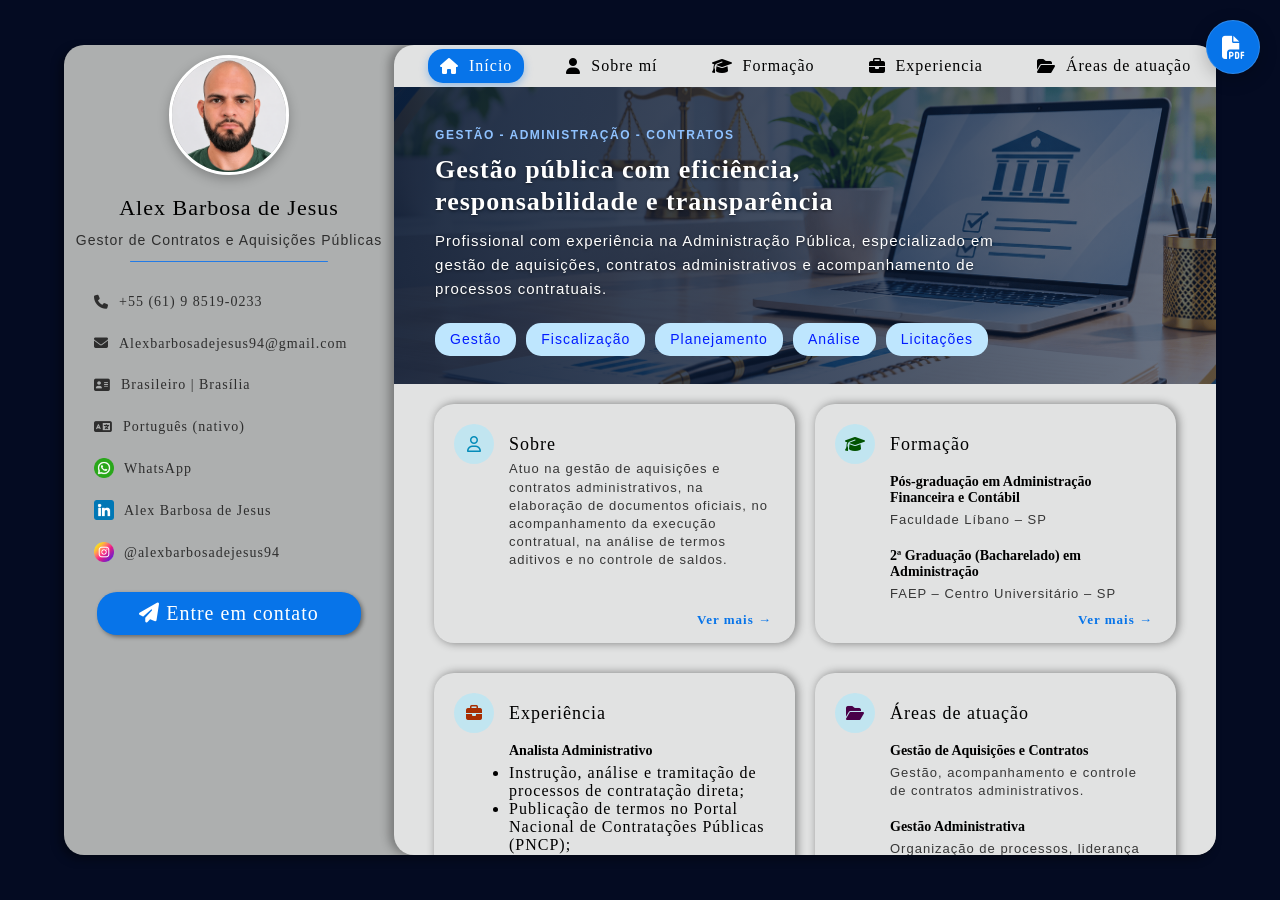
==== index.html @ 1cacf753 "Add files via upload" ====
<!DOCTYPE html>
<html lang="es">

<head>

    <!-- ==================================================
         CONFIGURACIÓN BÁSICA
    ================================================== -->

    <meta charset="UTF-8">
    <meta
        name="viewport"
        content="width=device-width, initial-scale=1.0"
    >
    <meta
        name="description"
        content="Portfolio profesional Alex Barbosa, Profissional com experiência na Administração Pública, atuando na gestão de Aquisições e Contratos Administrativos, elaboração de documentos oficiais, acompanhamento da execução contratual, análise de termos aditivos e controle de saldos. Conhecimento das Leis nº 8.666/1993 e nº 14.133/2021. Perfil analítico, organizado, proativo e comprometido com a legalidade, eficiência e melhoria dos processos administrativos. ">
    <meta
        name="author"
        content="Alex Barbosa de Jesus">
    <meta
        name="robots"
        content="index, follow">

    <!-- ==================================================
         TÍTULO
    ================================================== -->
    <title>
        Alex Barbosa | Gestor de Contratos e Aquisições Públicas
    </title>
    <!-- ==================================================
         FAVICON
    ================================================== -->
    <link rel="icon" type="image/png" href="img/letra-s.png">

    <link
        rel="stylesheet"
        href="https://cdnjs.cloudflare.com/ajax/libs/font-awesome/6.7.2/css/all.min.css"
    >
    <!-- ==================================================
         OPEN GRAPH
         Para compartir la página en redes sociales
    ================================================== -->

    <meta
        property="og:type"
        content="website">
    <meta
        property="og:title"
        content="Alex Barbosa | Gestor de Contratos e Aquisições Públicas">
    <meta
        property="og:description"
        content="Portfolio profesional de Alex Barbosa | Gestor de Contratos e Aquisições Públicas.">
    <meta
        property="og:image"
        content="https://">
    <meta
        property="og:url"
        content="https://">
    <meta
        property="og:site_name"
        content="Alex Babosa">
    <meta
        property="og:locale"
        content="es_ES">

    <!-- ==================================================
         TWITTER / X
    ================================================== -->

    <meta
        name="twitter:card"
        content="summary_large_image">
    <meta
        name="twitter:title"
        content="Alex Barbosa | Gestor de Contratos e Aquisições Públicas">
    <meta
        name="twitter:description"
        content="Portfolio proficional de Alex Barbosa | Gestor de Contratos e Aquisições Públicas.">
    <meta
        name="twitter:image"
        content="https://www.samuelbarbosa.com/img/preview.png">


    <!-- ==================================================
         CSS
    ================================================== -->

    <link
        rel="stylesheet"
        href="style.css">
    <link
        rel="stylesheet"
        href="responsive.css">

</head>
<body>


    <!-- BOTÓN FLOTANTE PARA DESCARGAR CV -->
    <button
        id="btnDescargarCV"
        class="btn-cv-pdf"
        type="button"
        title="Descargar currículum en PDF"
        aria-label="Descargar currículum en PDF"
    >
        <i class="fa-solid fa-file-pdf"></i>
    </button>

    <!-- ==================================================
         CONTENEDOR PRINCIPAL
    ================================================== -->

    <div class="caja_principal">


        <!-- ==================================================
             PERFIL LATERAL
        ================================================== -->
        <!-- Botón para ocultar/mostrar el perfil -->
        <button 
            id="togglePerfil" 
            class="toggle_perfil"
            aria-label="Ocultar contacto"
            title="Ocultar contacto"
        >
            <i class="fa-solid fa-chevron-left"></i>
        </button>

        <aside class="perfil">


            <!-- ---------- FOTO Y PRESENTACIÓN ---------- -->

            <div class="perfil_foto">

                <img
                    src="img/perfil.png"
                    alt="Foto de perfil de Alex Barbosa"
                >

                <h1>Alex Barbosa de Jesus</h1>

                <p>Gestor de Contratos e Aquisições Públicas</p>

                <div class="linea"></div>

                <div class="movil_acciones">
                    <button type="button" id="btnContactos" class="movil_btn"
                        aria-expanded="false" aria-controls="panelContactos">
                        <i class="fa-solid fa-address-book"></i> Contatos
                    </button>
                    <button type="button" id="btnMenu" class="movil_btn"
                        aria-expanded="false" aria-controls="menuLista">
                        <i class="fa-solid fa-bars"></i> Menu
                    </button>
                </div>

            </div>



            <!-- ---------- INFORMACIÓN DE CONTACTO ---------- -->

            <div class="perfil_iconos">

                <!-- Teléfono -->
                <a href="tel:+5561985190233">

                    <i class="fa-solid fa-phone"></i>

                    +55 (61) 9 8519-0233

                </a>


                <!-- Correo electrónico -->
                <a
                    href="mailto:Alexbarbosadejesus94@gmail.com"
                    target="_blank"
                >

                    <i class="fa-solid fa-envelope"></i>

                    Alexbarbosadejesus94@gmail.com

                </a>


                <!-- Ubicación -->
                <a href="#">

                    <i class="fa-solid fa-address-card"></i>

                    Brasileiro | Brasília

                </a>

                <!-- Idiomas -->
                <a href="#">

                    <i class="fa-solid fa-language"></i>

                    Português (nativo)

                </a>

                <!-- LinkedIn -->
                <a
                    href="https://wa.me/+5561985190233"
                    target="_blank"
                    rel="noopener noreferrer"
                >

                    <img
                        src="img/whatsapp.png"
                        alt="Icono de LinkedIn"
                    >

                    WhatsApp

                </a>


                <!-- LinkedIn -->
                <a
                    href="https://www.linkedin.com/in/alex-barbosa-de-jesus-9437a944b/"
                    target="_blank"
                    rel="noopener noreferrer"
                >

                    <img
                        src="img/linkedin2.png"
                        alt="Icono de LinkedIn"
                    >

                    Alex Barbosa de Jesus

                </a>


                <!-- Instagram -->
                <a
                    href="https://www.instagram.com/alexbarbosadejesus94/"
                    target="_blank"
                    rel="noopener noreferrer"
                >

                    <img
                        src="img/instagram.png"
                        alt="Icono de Instagram"
                    >

                    @alexbarbosadejesus94

                </a>

            </div>


            <!-- ---------- BOTÓN DE CONTACTO ---------- -->

            <div class="perfil_button">

                <a
                    href="https://t.me/Barbosa_sam"
                    target="_blank"
                    rel="noopener noreferrer"
                >

                    <i class="fa-solid fa-paper-plane"></i>

                    Entre em contato

                </a>

            </div>

        </aside>



        <!-- ==================================================
             CONTENIDO PRINCIPAL
        ================================================== -->

        <main id="contenido" class="informacion">


            <!-- ==================================================
                 MENÚ DE NAVEGACIÓN
            ================================================== -->

            <nav class="info_header">

                <button type="button" id="btnMenuTablet" class="menu_tablet_btn"
                    aria-expanded="false" aria-controls="menuLista">
                    <i class="fa-solid fa-bars"></i> Menu
                </button>

                <ul id="menuLista">

                    <!-- Inicio -->
                    <li>

                        <a
                            href="#inicio"
                            class="active"
                            data-page="inicio"
                        >

                            <i class="fa-solid fa-house"></i>

                            Início

                        </a>

                    </li>


                    <!-- Sobre mí -->
                    <li>

                        <a
                            href="#sobre-mi"
                            data-page="sobre-mi"
                        >

                            <i class="fa-solid fa-user"></i>

                            Sobre mí

                        </a>

                    </li>


                    <!-- Estudios -->
                    <li>

                        <a
                            href="#estudio"
                            data-page="estudio"
                        >

                            <i class="fa-solid fa-graduation-cap"></i>

                            Formação

                        </a>

                    </li>


                    <!-- Experiencia -->
                    <li>

                        <a
                            href="#experiencia"
                            data-page="experiencia"
                        >

                            <i class="fa-solid fa-briefcase"></i>

                            Experiencia

                        </a>

                    </li>


                    <!-- Portafolio -->
                    <li>

                        <a
                            href="#portafolio"
                            data-page="portafolio"
                        >

                            <i class="fa-solid fa-folder-open"></i>

                            Áreas de atuação

                        </a>

                    </li>

                </ul>

            </nav>



            <!-- ==================================================
                 CONTENIDO CON SCROLL
            ================================================== -->

            <div class="contenido_scroll">



                <!-- ==================================================
                     PÁGINA: INICIO
                ================================================== -->

                <section
                    id="inicio"
                    class="pagina active"
                >


                    <!-- ---------- HERO ---------- -->

                    <div class="info_hero">

                        <div class="hero_fondo">

                            <picture class="hero_picture">

                                <source
                                    media="(max-width: 768px)"
                                    srcset="img/fundomovil.png"
                                >

                                <img
                                    src="img/hero.png"
                                    alt="Ordenador sobre una mesa"
                                >

                            </picture>

                            <div class="hero_overlay"></div>
                        </div>

                        <!-- Texto principal del Hero -->

                        <div class="info_hero-texto">

                            <p class="destaque_p">
                                GESTÃO - ADMINISTRAÇÃO - CONTRATOS
                            </p>

                            <h2>
                                Gestão pública com eficiência, responsabilidade e transparência
                            </h2>

                            <p class="texto">
                                Profissional com experiência na Administração Pública, especializado em gestão de aquisições, contratos administrativos e acompanhamento de processos contratuais.
                            </p>

                        </div>


                        <!-- Tecnologías principales -->

                        <div class="info_hero-bloques">

                            <p>Gestão</p>
                            <p>Fiscalização</p>
                            <p>Planejamento</p>
                            <p>Análise</p>
                            <p>Licitações</p>

                        </div>

                    </div>



                    <!-- ==================================================
                         BLOQUE: SOBRE MÍ + FORMACIÓN
                    ================================================== -->

                    <div class="info_cajas">


                        <!-- ---------- SOBRE MÍ ---------- -->

                        <div class="info_cajas-caja">

                            <div class="caja-icon">

                                <i class="fa-regular fa-user usuario_icon" ></i>

                            </div>


                            <div class="caja-texto">

                                <h3 class="link">
                                    Sobre
                                </h3>

                                <p>
                                    Atuo na gestão de aquisições e contratos administrativos, na elaboração de documentos oficiais, no acompanhamento da execução contratual, na análise de termos aditivos e no controle de saldos. 
                                </p>

                                <div class="button_ver">

                                    <a href="#sobre-mi">
                                        Ver mais →
                                    </a>

                                </div>

                            </div>

                        </div>


                        <!-- ---------- FORMACIÓN ---------- -->

                        <div class="info_cajas-caja">

                            <div class="caja-icon">

                                <i class="fa-solid fa-graduation-cap formacion_icon"></i>

                            </div>


                            <div class="caja-texto">

                                <h3 class="link">
                                    Formação
                                </h3>

                                <h4 class="titulo">
                                    Pós-graduação em Administração Financeira e Contábil
                                </h4>

                                <p>
                                    Faculdade Líbano – SP
                                </p>

                                <h4 class="titulo">
                                    2ª Graduação (Bacharelado) em Administração
                                </h4>

                                <p>
                                    FAEP – Centro Universitário – SP
                                </p>


                                <div class="button_ver">

                                    <a href="#estudio">
                                        Ver mais →
                                    </a>

                                </div>

                            </div>

                        </div>

                    </div>



                    <!-- ==================================================
                         BLOQUE: EXPERIENCIA + PORTAFOLIO
                    ================================================== -->

                    <div class="info_cajas">


                        <!-- ---------- EXPERIENCIA ---------- -->

                        <div class="info_cajas-caja">

                            <div class="caja-icon">

                                <i class="fa-solid fa-briefcase experiencia_icon"></i>

                            </div>


                            <div class="caja-texto">

                                <h3 class="link"> Experiência </h3>

                                <h4 class="titulo">
                                    Analista Administrativo
                                </h4>

                                <p>
                                    <ul>
                                        <li>Instrução, análise e tramitação de processos de contratação direta;</li>
                                        <li>Publicação de termos no Portal Nacional de Contratações Públicas (PNCP);</li>
                                        <li>Controle de prazos dos contratos administrativos;</li>
                                        <li>Gestão e organização de processos;</li>
                                        <li>Análise e realização de pesquisas de preços.</li>
                                    </ul>
                                </p>

                                <div class="button_ver">

                                    <a href="#experiencia">
                                        Ver mais →
                                    </a>

                                </div>

                            </div>

                        </div>


                        <!-- ---------- PORTAFOLIO ---------- -->

                        <div class="info_cajas-caja">

                            <div class="caja-icon">
                                <i class="fa-solid fa-folder-open portafolio_icon"></i>
                            </div>
                        
                            <div class="caja-texto">
                            
                                <h3 class="link"> Áreas de atuação </h3>
                            
                                <h4 class="titulo">
                                    Gestão de Aquisições e Contratos
                                </h4>
                            
                                <p>
                                    Gestão, acompanhamento e controle de contratos administrativos.
                                </p>
                            
                                <h4 class="titulo">
                                    Gestão Administrativa
                                </h4>
                            
                                <p>
                                    Organização de processos, liderança de equipes e controle de atividades.
                                </p>
                            
                                <h4 class="titulo">
                                    Contratações Públicas
                                </h4>
                            
                                <p>
                                    Instrução processual, pesquisa de preços e aplicação da Lei nº 14.133/2021.
                                </p>
                            
                                <div class="button_ver">
                                    <a href="#portafolio">
                                        Ver mais →
                                    </a>
                                </div>
                            
                            </div>
                        
                        </div>

                    </div>

                </section>



                <!-- ==================================================
                     PÁGINA: SOBRE MÍ
                ================================================== -->

                <section
                    id="sobre-mi"
                    class="pagina"
                >

                    <div class="sobre_mi_contenido">


                        <!-- ---------- TÍTULO ---------- -->

                        <div class="sobre_mi_titulo">

                            <p class="destaque_p">
                                CONHEÇA MEU PERFIL
                            </p>

                            <h2>
                                Sobre
                            </h2>

                            <p>
                                Uma breve apresentação sobre minha trajetória, minha formação e meus objetivos profissionais.
                            </p>

                        </div>


                        <!-- ---------- PRESENTACIÓN ---------- -->

                        <article class="sobre_mi_presentacion">

                            <div class="sobre_mi_imagen">

                                <img
                                    src="img/perfil.png"
                                    alt="Samuel Barbosa, desarrollador web"
                                >

                            </div>


                            <div class="sobre_mi_texto">

                                <h3>
                                    Olá, sou Alex Barbosa
                                </h3>
                            
                                <p>
                                    Sou um profissional com experiência na Administração Pública, atuando na área de Aquisições e Contratos Administrativos, em atividades de gestão, acompanhamento e controle de processos administrativos.
                                </p>
                            
                                <p>
                                    Ao longo da minha trajetória profissional, desenvolvi habilidades na elaboração de documentos oficiais, fiscalização contratual,
                                    análise de processos, controle de prazos e aplicação da
                                    legislação administrativa.
                                </p>
                            
                                <p>
                                    Sou uma pessoa organizada, responsável e proativa, comprometida
                                    com a transparência, a eficiência dos serviços públicos e a
                                    melhoria contínua dos processos administrativos.
                                </p>
                            
                            </div>

                        </article>



                        <!-- ---------- INFORMACIÓN ---------- -->

                        <div class="sobre_mi_cajas">


                            <!-- Mi enfoque -->

                            <article class="sobre_mi_caja">

                                <div class="sobre_mi_caja_icono">

                                    <img
                                        src="img/cuenta.png"
                                        alt="Icono de perfil"
                                    >

                                </div>

                                <div class="sobre_mi_caja_texto">

                                    <h3>
                                        Meu foco profissional
                                    </h3>

                                    <p>
                                        Atuar com responsabilidade, eficiência e transparência
                                        na gestão de aquisições e contratos administrativos,
                                        buscando aprimorar processos, garantir a conformidade
                                        legal e contribuir para a qualidade dos serviços públicos.
                                    </p>

                                </div>

                            </article>


                            <!-- Mi objetivo -->

                            <article class="sobre_mi_caja">

                                <div class="sobre_mi_caja_icono">

                                    <img
                                        src="img/maletin.png"
                                        alt="Icono de objetivo profesional"
                                    >

                                </div>

                                <div class="sobre_mi_caja_texto">

                                    <h3>
                                        Meu objetivo
                                    </h3>

                                    <p>
                                        Continuar desenvolvendo minha trajetória na Administração
                                        Pública, ampliando minha experiência em aquisições,
                                        licitações e contratos administrativos, contribuindo
                                        para a eficiência da gestão, o aprimoramento dos processos
                                        e o alcance dos objetivos institucionais.
                                    </p>

                                </div>

                            </article>

                        </div>



                        <!-- ---------- HABILIDADES ---------- -->

                        <article class="sobre_mi_habilidades">

                            <div class="sobre_mi_habilidades_titulo">

                                <p class="destaque_p">
                                    COMPETÊNCIAS PROFISSIONAIS
                                </p>

                                <h3>
                                    Meus conhecimentos
                                </h3>

                            </div>


                            <div class="sobre_mi_tecnologias">

                                <span>Licitações e Contratos</span>
                                <span>Gestão Contratual</span>
                                <span>Administração Pública</span>
                                <span>Lei nº 14.133/2021</span>
                                <span>Processos SEI</span>
                                <span>Compras Públicas</span>
                                <span>Gestão de Equipes</span>
                                <span>Pesquisa de Preços</span>
                                <span>Fiscalização Contratual</span>
                                <span>Redação Oficial</span>
                                <span>Pacote Office</span>
                                <span>Gestão Administrativa</span>


                            </div>

                        </article>

                    </div>

                </section>



                <!-- ==================================================
                     PÁGINA: ESTUDIOS
                ================================================== -->

                <section
                    id="estudio"
                    class="pagina"
                >

                    <div class="formacion_contenido">


                        <!-- ---------- TÍTULO ---------- -->

                        <div class="formacion_titulo">

                            <p class="destaque_p">
                                FORMAÇÃO ACADÊMICA
                            </p>

                            <h2>
                                Minha formação
                            </h2>

                            <p>
                                Graduações, pós-graduações e cursos realizados ao longo da minha trajetória profissional.
                            </p>

                        </div>


                        <!-- ---------- LISTA DE FORMACIÓN ---------- -->


                        <div class="formacion_lista">
                        
                            <!--* Formação 1 *-->
                            <article class="formacion_item">
                            
                                <div class="formacion_icono">
                                    <img src="img/sombrero-de-graduacion.png" alt="Ícone de formação">
                                </div>
                            
                                <div class="formacion_info">
                                
                                    <div class="formacion_fecha">
                                        <span>2011</span>
                                    </div>
                                
                                    <h3>Rotinas Administrativas e Informática</h3>
                                
                                    <p class="formacion_centro">
                                        Microlins · Santo Antônio do Descoberto – GO
                                    </p>
                                
                                    <p>
                                        Curso voltado às atividades de escritório e à utilização de ferramentas computacionais.
                                    </p>
                                
                                    <div class="formacion_tecnologias">
                                        <span>Rotinas Administrativas</span>
                                        <span>Informática</span>
                                    </div>
                                
                                </div>
                            </article>
                        
                        
                            <!--* Formação 2 *-->
                            <article class="formacion_item">
                            
                                <div class="formacion_icono">
                                    <img src="img/sombrero-de-graduacion.png" alt="Ícone de formação">
                                </div>
                            
                                <div class="formacion_info">
                                
                                    <div class="formacion_fecha">
                                        <span>2014</span>
                                    </div>
                                
                                    <h3>Ensino Médio</h3>
                                
                                    <p class="formacion_centro">
                                        CAIC José Elias de Azevedo · Santo Antônio do Descoberto – GO
                                    </p>
                                
                                    <p>
                                        Conclusão da educação básica, desenvolvendo conhecimentos
                                        gerais e competências fundamentais para a formação acadêmica
                                        e profissional.
                                    </p>
                                
                                    <div class="formacion_tecnologias">
                                        
                                        <span>Educação Básica</span>
                                    </div>
                                
                                </div>
                            </article>
                        
                        
                            <!--* Formação 3 *-->
                            <article class="formacion_item">
                            
                                <div class="formacion_icono">
                                    <img src="img/sombrero-de-graduacion.png" alt="Ícone de formação">
                                </div>
                            
                                <div class="formacion_info">
                                
                                    <div class="formacion_fecha">
                                        <span>2021</span>
                                    </div>
                                
                                    <h3>Tecnologia em Gestão Pública</h3>
                                
                                    <p class="formacion_centro">
                                        Universidade Estácio de Sá · Brasília – DF
                                    </p>
                                
                                    <p>
                                        Formação superior voltada à administração pública,
                                        gestão de processos administrativos e organização
                                        dos serviços e recursos públicos.
                                    </p>
                                
                                    <div class="formacion_tecnologias">
                                        <span>Gestão Pública</span>
                                        <span>Administração</span>
                                        <span>Gestão Administrativa</span>
                                    </div>
                                
                                </div>
                            </article>
                        
                        
                            <!--* Formação 4 *-->
                            <article class="formacion_item">
                            
                                <div class="formacion_icono">
                                    <img src="img/sombrero-de-graduacion.png" alt="Ícone de formação">
                                </div>
                            
                                <div class="formacion_info">
                                
                                    <div class="formacion_fecha">
                                        <span>2025</span>
                                    </div>
                                
                                    <h3>Pós-graduação em Administração</h3>
                                
                                    <p class="formacion_centro">
                                        Faculdade Líbano · São Paulo – SP · EAD
                                    </p>
                                
                                    <p>
                                        Especialização na área de Administração,
                                        ampliando os conhecimentos em gestão e
                                        processos organizacionais.
                                    </p>
                                
                                    <div class="formacion_tecnologias">
                                        <span>Administração</span>
                                        <span>Gestão</span>
                                    </div>
                                
                                </div>
                            </article>
                        
                        
                            <!--* Formação 5 *-->
                            <article class="formacion_item">
                            
                                <div class="formacion_icono">
                                    <img src="img/sombrero-de-graduacion.png" alt="Ícone de formação">
                                </div>
                            
                                <div class="formacion_info">
                                
                                    <div class="formacion_fecha">
                                        <span>2026</span>
                                    </div>
                                
                                    <h3>Pós-graduação em Administração Financeira e Contábil</h3>
                                
                                    <p class="formacion_centro">
                                        Faculdade Líbano · São Paulo – SP
                                    </p>
                                
                                    <p>
                                        Especialização voltada à gestão financeira e ao controle contábil.
                                    </p>
                                
                                    <div class="formacion_tecnologias">
                                        <span>Administração Financeira</span>
                                        <span>Contabilidade</span>
                                    </div>
                                
                                </div>
                            </article>
                        
                        
                            <!--* Formação 6 *-->
                            <article class="formacion_item">
                            
                                <div class="formacion_icono">
                                    <img src="img/sombrero-de-graduacion.png" alt="Ícone de formação">
                                </div>
                            
                                <div class="formacion_info">
                                
                                    <div class="formacion_fecha">
                                        <span>Em andamento · 2026</span>
                                    </div>
                                
                                    <h3>Bacharelado em Administração</h3>
                                
                                    <p class="formacion_centro">
                                        FAEP · Centro Universitário · São Paulo – SP
                                    </p>
                                
                                    <p>
                                        Segunda graduação voltada à ampliação dos conhecimentos em administração, gestão organizacional e planejamento.
                                    </p>
                                
                                    <div class="formacion_tecnologias">
                                        <span>Administração</span>
                                        <span>Gestão Organizacional</span>
                                        <span>Planejamento</span>
                                    </div>
                                
                                </div>
                            </article>
                        
                        </div>
                        
                    </div>

                </section>



                <!-- ==================================================
                     PÁGINA: EXPERIENCIA
                ================================================== -->

                
                <section
                    id="experiencia"
                    class="pagina"
                >

                    <div class="experiencia_contenido">
                    
                        <!--* ---------- TÍTULO ---------- *-->
                    
                        <div class="experiencia_titulo">
                        
                            <p class="destaque_p">
                                MINHA TRAJETÓRIA PROFISSIONAL
                            </p>
                        
                            <h2>
                                Experiência
                            </h2>
                        
                            <p>
                                Atuação na Administração Pública em gestão administrativa, aquisições, contratações e contratos administrativos.
                            </p>
                        
                        </div>
                    
                    
                        <!--* ---------- LISTA DE EXPERIÊNCIA ---------- *-->
                    
                        <div class="experiencia_lista">
                        
                        
                            <!--* Experiência 1 *-->
                        
                            <article class="experiencia_item">
                            
                                <div class="experiencia_fecha">
                                
                                    <span>
                                        2019 – 2021
                                    </span>
                                
                                </div>
                            
                            
                                <div class="experiencia_info">
                                
                                    <h3>
                                        Agente de Pesquisa e Mapeamento
                                    </h3>
                                
                                    <p class="experiencia_empresa">
                                        Instituto Brasileiro de Geografia e Estatística (IBGE)
                                    </p>
                                
                                    <p>
                                        Atuação em pesquisas econômicas e levantamentos
                                        estatísticos e socioeconômicos, realizando coleta,
                                        validação e atualização de informações.
                                    </p>
                                
                                    <ul>
                                    
                                        <li>
                                            Coleta de dados estatísticos e socioeconômicos
                                            em campo, junto às contabilidades.
                                        </li>
                                    
                                        <li>
                                            Atualização cadastral em sistemas.
                                        </li>
                                    
                                        <li>
                                            Aplicação de questionários oficiais e validação
                                            de informações financeiras.
                                        </li>
                                    
                                        <li>
                                            Cumprimento de metas e prazos institucionais.
                                        </li>
                                    
                                        <li>
                                            Atendimento ao público e orientação sobre
                                            os levantamentos realizados.
                                        </li>
                                    
                                    </ul>
                                
                                
                                    <div class="experiencia_tecnologias">
                                    
                                        <span>Pesquisa de Dados</span>
                                        <span>Atendimento</span>
                                        <span>Sistemas</span>
                                        <span>Coleta Estatística</span>
                                    
                                    </div>
                                
                                </div>
                            
                            </article>
                        
                        
                        
                            <!--* Experiência 2 *-->
                        
                            <article class="experiencia_item">
                            
                                <div class="experiencia_fecha">
                                
                                    <span>
                                        08/2022 – 02/2026
                                    </span>
                                
                                </div>
                            
                            
                                <div class="experiencia_info">
                                
                                    <h3>
                                        Assistente Administrativo – Área de Aquisições e Contratos
                                    </h3>
                                
                                    <p class="experiencia_empresa">
                                        Conselho Regional de Engenharia e Agronomia de Goiás (CREA-GO) · Goiânia – GO
                                    </p>
                                
                                    <p>
                                        Atuação em gestão administrativa, aquisições e contratos, com responsabilidades de liderança, acompanhamento de processos e apoio às contratações administrativas.
                                    </p>
                                
                                    <ul>
                                    
                                        <li>
                                            Instrução e acompanhamento de processos
                                            de contratação e renovação contratual.
                                        </li>
                                    
                                        <li>
                                            Controle de saldos e prazos contratuais.
                                        </li>
                                    
                                        <li>
                                            Elaboração de ofícios e notificações às empresas contratadas.
                                        </li>
                                    
                                        <li>
                                            Apoio à análise de termos aditivos,
                                            reajustes e reequilíbrio econômico-financeiro.
                                        </li>
                                    
                                        <li>
                                            Interlocução com os setores jurídico,
                                            contábil e administrativo.
                                        </li>
                                    
                                        <li>
                                            Liderança de área, distribuição e
                                            gerenciamento de tarefas e processos.
                                        </li>
                                    
                                        <li>
                                            Substituição de lideranças, incluindo
                                            a gestão do Departamento Administrativo.
                                        </li>
                                    
                                        <li>
                                            Avaliação e cadastro de fornecedores.
                                        </li>
                                    
                                        <li>
                                            Organização e padronização de fluxos internos.
                                        </li>
                                    
                                    </ul>
                                
                                
                                    <div class="experiencia_tecnologias">
                                    
                                        <span>Gestão de Contratos</span>
                                        <span>Aquisições</span>
                                        <span>Liderança</span>
                                        <span>Gestão de Equipes</span>
                                        <span>Termos Aditivos</span>
                                        <span>Fornecedores</span>
                                    
                                    </div>
                                
                                </div>
                            
                            </article>
                        
                        
                        
                            <!--* Experiência 3 *-->
                        
                            <article class="experiencia_item">
                            
                                <div class="experiencia_fecha">
                                
                                    <span>
                                        03/2026 – 11/2026
                                    </span>
                                
                                </div>
                            
                            
                                <div class="experiencia_info">
                                
                                    <h3>
                                        Analista Administrativo – Setor de Contratações e Convênios
                                    </h3>
                                
                                    <p class="experiencia_empresa">
                                        Conselho Federal dos Técnicos Industriais (CFT)
                                    </p>
                                
                                    <p>
                                        Atuação em contratações e convênios, com foco na gestão de processos administrativos de contratação.
                                    </p>
                                
                                    <ul>
                                    
                                        <li>
                                            Instrução, análise e tramitação de processos
                                            de contratação direta.
                                        </li>
                                    
                                        <li>
                                            Publicação de termos no Portal Nacional
                                            de Contratações Públicas (PNCP).
                                        </li>
                                    
                                        <li>
                                            Controle de prazos dos contratos administrativos.
                                        </li>
                                    
                                        <li>
                                            Gestão e organização de processos.
                                        </li>
                                    
                                        <li>
                                            Análise e realização de pesquisas de preços.
                                        </li>
                                    
                                    </ul>
                                
                                
                                    <div class="experiencia_tecnologias">
                                    
                                        <span>Contratação Direta</span>
                                        <span>PNCP</span>
                                        <span>Pesquisa de Preços</span>
                                        <span>Gestão de Processos</span>
                                        <span>Contratos Administrativos</span>
                                    
                                    </div>
                                
                                </div>
                            
                            </article>
                        
                        
                        </div>
                    
                    </div>
                
                </section>




                <!-- ==================================================
                     PÁGINA: PORTAFOLIO
                ================================================== -->

                                
                <section
                    id="portafolio"
                    class="pagina"
                >
                            
                    <div class="portafolio_contenido">
                    
                        <!--* ---------- TÍTULO ---------- *-->
                    
                        <div class="portafolio_titulo">
                        
                            <p class="destaque_p">
                                COMPETÊNCIAS E ATUAÇÃO
                            </p>
                        
                            <h2>
                                Áreas de atuação
                            </h2>
                        
                            <p>
                                Principais competências desenvolvidas ao longo da minha trajetória na Administração Pública.
                            </p>
                        
                        </div>
                    
                    
                        <!--* ---------- GRID DE COMPETÊNCIAS ---------- *-->
                    
                        <div class="portafolio_grid">
                        
                        
                            <!--* ÁREA 1 — GESTÃO DE CONTRATOS *-->
                        
                            <article class="proyecto">
                            
                                <div class="proyecto_imagen">
                                
                                    <img
                                        src="img/proyectos/Area1.png"
                                        alt="Gestão de contratos administrativos"
                                    >
                                
                                </div>
                            
                                <div class="proyecto_info">
                                
                                    <h3>
                                        Gestão de Aquisições e Contratos
                                    </h3>
                                
                                    <p>
                                        Experiência na instrução, formalização,
                                        acompanhamento e renovação de contratos
                                        administrativos, incluindo controle de
                                        saldos, prazos, termos aditivos, reajustes
                                        e reequilíbrio econômico-financeiro.
                                    </p>
                                
                                    <div class="proyecto_tecnologias">
                                    
                                        <span>Gestão Contratual</span>
                                        <span>Termos Aditivos</span>
                                        <span>Fiscalização</span>
                                    
                                    </div>
                                
                                </div>
                            
                            </article>
                        
                        
                        
                            <!--* ÁREA 2 — LIDERANÇA *-->
                        
                            <article class="proyecto">
                            
                                <div class="proyecto_imagen">
                                
                                    <img
                                        src="img/proyectos/Area2.png"
                                        alt="Liderança e gestão administrativa"
                                    >
                                
                                </div>
                            
                                <div class="proyecto_info">
                                
                                    <h3>
                                        Liderança e Gestão Administrativa
                                    </h3>
                                
                                    <p>
                                        Atuação na liderança de áreas administrativas,
                                        distribuição e gerenciamento de tarefas,
                                        organização de equipes e substituição de
                                        gestores, contribuindo para a eficiência
                                        dos processos internos.
                                    </p>
                                
                                    <div class="proyecto_tecnologias">
                                    
                                        <span>Liderança</span>
                                        <span>Gestão de Equipes</span>
                                        <span>Organização</span>
                                    
                                    </div>
                                
                                </div>
                            
                            </article>
                        
                        
                        
                            <!--* ÁREA 3 — CONTRATAÇÕES PÚBLICAS *-->
                        
                            <article class="proyecto">
                            
                                <div class="proyecto_imagen">
                                
                                    <img
                                        src="img/proyectos/Area3.png"
                                        alt="Contratações públicas e processos administrativos"
                                    >
                                
                                </div>
                            
                                <div class="proyecto_info">
                                
                                    <h3> Contratações Públicas e Processos Administrativos </h3>
                                
                                    <p>
                                        Experiência na análise e tramitação de
                                        processos de contratação direta, pesquisas
                                        de preços, publicação de termos no PNCP,
                                        organização documental e acompanhamento
                                        de procedimentos administrativos.
                                    </p>
                                
                                    <div class="proyecto_tecnologias">
                                    
                                        <span>Lei nº 14.133/2021</span>
                                        <span>PNCP</span>
                                        <span>Pesquisa de Preços</span>
                                        <span>Processos SEI</span>
                                    
                                    </div>
                                
                                </div>
                            
                            </article>
                        
                        
                        </div>
                    
                    </div>
                
                </section>



            </div>
            <!-- Fin de contenido_scroll -->

        </main>
        <!-- Fin de contenido principal -->

    </div>
    <!-- Fin de caja_principal -->


    <!-- ==================================================
         JAVASCRIPT
    ================================================== -->

<script src="script.js"></script>
<script src="generar-pdf.js?v=3"></script>
</body>

</html>
---- style.css ----
/* =========================================================
    VARIABLES DE COLOR
========================================================= */

:root {
    --fondo: rgb(173, 175, 175);
    --azul-principal: rgb(7, 116, 233);
    --azul-cajatexto: rgb(190, 230, 254);
    --azul-boton: rgb(0, 128, 255);

    --textogris: rgb(46, 46, 46);
    --textonegro: black;
    --blanco: white;

    --linea: rgb(35, 123, 230);

    --sombra-principal: rgba(0, 0, 0, 0.4);
    --sombra-secundaria: rgba(0, 0, 0, 0.1);
    --sombra-cajas: rgba(0, 0, 0, 0.107);
    --sombra-boton: rgba(0, 0, 0, 0.3);
}


/* =========================================================
    RESET / BASE
========================================================= */

* {
    box-sizing: border-box;
}

body {
    margin: 0;
    padding: 0;
    min-height: 100vh;
    display: flex;
    justify-content: center;
    align-items: center;
    background-color: rgb(4, 11, 34);
}

h1,
h2,
h3,
p,
ul,
li,
a,
img {
    margin: 0;
    padding: 0;
    font: inherit;
    letter-spacing: 1px;
}

p {
    line-height: 1.4;
    font-family: sans-serif, serif, Georgia, 'Times New Roman', Times, serif;
}

a {
    color: inherit;
    text-decoration: none;
}


/* =========================================================
   ESTRUCTURA PRINCIPAL
========================================================= */

.caja_principal {
    width: 90%;
    height: 90vh;

    display: flex;

    background-color: var(--fondo);
    border-radius: 20px;
    box-shadow: -4px 4px 10px rgba(0, 0, 0, 0.4);

    overflow: hidden;
}


/* =========================================================
    PERFIL - PANEL IZQUIERDO
========================================================= */

.perfil {
    width: 330px;
    flex-shrink: 0;
}


/* ---------- Foto / nombre ---------- */

.perfil_foto {
    display: flex;
    flex-direction: column;
    align-items: center;
    justify-content: center;

    gap: 10px;
    padding-top: 10px;
}

.perfil_foto img {
    width: 120px;
    height: 120px;
    border-radius: 50%;
}

.perfil_foto h1 {
    font-size: 22px;
    margin-top: 10px;
}

.perfil_foto p {
    font-size: 14px;
    color: var(--textogris);
    text-align: center;
    margin: 0;
    padding: 0;
}


/* ---------- Línea ---------- */

.linea {
    width: 60%;
    height: 1.5px;

    background-color: var(--linea);
    border-radius: 15px;
}


/* ---------- Información / redes ---------- */

.perfil_iconos {
    display: flex;
    flex-direction: column;

    gap: 13px;
    margin: 30px;
}

.perfil_iconos a {
    display: flex;
    align-items: center;

    gap: 7px;

    color: var(--textogris);
    font-size: 14px;
    font-weight: 100;
}


/* ---------- Botón Telegram ---------- */

.perfil_button {
    width: 80%;

    display: flex;
    justify-content: center;
    align-items: center;

    margin:0 auto;
    padding: 10px;
    font-size: 20px;

    background-color: rgb(7, 116, 233);
    color: white;

    border-radius: 20px;
    box-shadow: 2px 2px 4px rgba(0, 0, 0, 0.4);
}


/* =========================================================
    PANEL DE INFORMACIÓN - DERECHA
========================================================= */

.informacion {
    flex: 1;
    min-width: 0;
    height: 100%;

    display: flex;
    flex-direction: column;

    border-radius: 20px;
    box-shadow: -5px 0 10px rgba(0, 0, 0, 0.3);
    background-color: rgb(225, 226, 226);
}


/* =========================================================
    HEADER / NAVEGACIÓN
========================================================= */

.info_header {
    width: 100%;
    flex-shrink: 0;
}

.info_header ul {
    display: flex;
    align-items: center;

    gap: 30px;
    padding-left: 30px;
    margin: 4px;

    list-style: none;
}

.info_header a {
    display: flex;
    align-items: center;

    gap: 10px;
    padding: 8px 12px;

    border-radius: 15px;
}


/* ---------- Link activo ---------- */

.info_header a.active {
    padding: 6px 12px;
    margin-top: 5px;

    background-color: rgb(7, 116, 233);
    color: white;

    border-radius: 15px;
}


/* =========================================================
    CONTENIDO CON SCROLL
========================================================= */

.contenido_scroll {
    flex: 1;
    min-height: 0;

    overflow-y: auto;
}


/* ---------- Páginas ---------- */

.pagina {
    display: none;
}

.pagina.active {
    display: block;
}


/* =========================================================
    HERO
========================================================= */

.info_hero {
    width: 100%;
    height: 250px;

    position: relative;
    overflow: hidden;
    margin-top: 10px;
}

.info_hero img {
    width: 100%;
    height: 100%;

    display: block;
    object-fit: cover;
}


/* ---------- Texto del hero ---------- */


.info_hero-texto {
    width: 320px;

    position: absolute;
    top: 40%;
    left: 5%;

    display: flex;
    flex-direction: column;

    gap: 10px;

    transform: translateY(-50%);
}

.info_hero-texto h2 {
    font-size: 22px;
    font-weight: bold;
    color: #010e1a;
}

.info_hero-texto .texto {
    color: rgb(252, 252, 252);
}

.destaque_p {
    font-size: 12px;
    letter-spacing: 1.5px;
    color: rgb(26, 101, 250);
}

.info_hero {
    position: relative;
    width: 100%;
    min-height: 550px;
    overflow: hidden;
}


.info_hero {
    position: relative;
    width: 100%;
    min-height: 550px;
    overflow: hidden;
}

/* IMAGEN DE FONDO */
.hero_fondo {
    position: absolute;
    inset: 0;
    z-index: 0;
}

.hero_fondo picture {
    display: block;
    width: 100%;
    height: 100%;
}

.hero_fondo img {
    display: block;
    width: 100%;
    height: 100%;
    object-fit: cover;
}

/* DEGRADADO SOLO SOBRE LA IMAGEN */
.hero_overlay {
    position: absolute;
    inset: 0;
    background: linear-gradient(
        to left,
        rgba(10, 25, 50, 0.10) 0%,
        rgba(10, 25, 50, 0.40) 50%,
        rgba(10, 25, 50, 0.85) 100%
    );
    pointer-events: none;
}

/* CONTENIDO POR ENCIMA, SIN OSCURECER */
.info_hero-contenido {
    position: relative;
    z-index: 2;
}
/* ---------- Bloques del hero ---------- */

.info_hero-bloques {
    position: absolute;
    bottom: 5px;
    left: 60px;

    display: flex;
    gap: 15px;
}

.info_hero-bloques p {
    padding: 7px 15px;

    background-color: rgb(190, 230, 254);
    color: rgb(2, 28, 255);

    border-radius: 15px;
    font-size: 14px;
}


/* =========================================================
    CAJAS DE INFORMACIÓN
========================================================= */

.info_cajas {
    display: flex;
    align-items: stretch;
    padding: 10px 30px 0 ;
}

.info_cajas-caja {
    flex: 1;
    min-height: 0;

    display: flex;
    align-items: flex-start;

    padding: 20px;
    margin: 10px;

    border-radius: 20px;
    box-shadow: 2px 0 10px rgba(0, 0, 0, 0.453);

    position: relative;
}




/* ---------- Icono ---------- */

.caja-icon {
    width: 40px;
    height: 40px;
    flex-shrink: 0;

    display: flex;
    justify-content: center;

    background-color: rgba(179, 231, 247, 0.687);
    border-radius: 50%;
}

.caja-icon i{
    display: flex;
    align-items: center;
    justify-content: center;
}


/* ---------- Texto ---------- */

.caja-texto {
    flex: 1;
    min-width: 0;

    display: flex;
    flex-direction: column;

    padding-left: 15px;
    padding-bottom: 20px;
}

.caja-texto a {
    font-size: 18px;
    font-weight: bold;
}

.caja-texto .titulo {
    font-size: 14px;
    font-weight: bold;
}

.caja-texto p {
    color: rgb(55, 55, 55);
    font-size: 13px;
    margin-top: 5px;
}

.caja-texto h4 {
    font-size: 16px;
    margin-bottom: 0;
}

.caja-texto h3 {
    font-size: 18px;
    margin-top: 10px;
}


/* ---------- Botón "Ver" ---------- */

.button_ver {
    position: absolute;
    bottom: 15px;
    right: 15px;
}

.button_ver a {
    color: var(--azul-principal);
    font-size: 13px;
    font-weight: bold;

    padding: 5px 8px;
    border-radius: 8px;

    transition: background-color 0.3s ease,
                transform 0.3s ease;
}

.button_ver a:hover {
    background-color: var(--azul-boton);
    color: var(--blanco);
    transform: translateX(3px);
}


/* =========================================================
    seccriones
========================================================= */



/* =========================================================
    sobre mi
========================================================= */


.sobre_mi_contenido {
    padding: 30px;
}


/* =========================
   TÍTULO
========================= */

.sobre_mi_titulo {
    margin-bottom: 30px;
}

.sobre_mi_titulo h2 {
    margin: 5px 0 8px;

    font-size: 28px;
    font-weight: 700;
}

.sobre_mi_titulo > p:last-child {
    color: var(--textogris);
    font-size: 14px;
}


/* =========================
   PRESENTACIÓN
========================= */

.sobre_mi_presentacion {
    display: flex;
    align-items: center;
    gap: 25px;

    padding: 25px;

    background-color: var(--blanco);
    border-radius: 20px;

    box-shadow: 2px 2px 10px var(--sombra-cajas);
}


/* =========================
   FOTO
========================= */

.sobre_mi_imagen {
    width: 150px;
    height: 150px;

    flex-shrink: 0;

    overflow: hidden;

    border-radius: 50%;
}

.sobre_mi_imagen img {
    width: 100%;
    height: 100%;

    display: block;

    object-fit: cover;
}


/* =========================
   TEXTO
========================= */

.sobre_mi_texto {
    display: flex;
    flex-direction: column;
    gap: 10px;
}

.sobre_mi_texto h3 {
    font-size: 22px;
    font-weight: 600;
}

.sobre_mi_texto p {
    color: var(--textogris);

    font-size: 13px;
    line-height: 1.6;
}


/* =========================
   CAJAS
========================= */

.sobre_mi_cajas {
    display: grid;
    grid-template-columns: repeat(2, 1fr);

    gap: 20px;

    margin-top: 20px;
}

.sobre_mi_caja {
    display: flex;
    align-items: flex-start;

    gap: 15px;

    padding: 20px;

    background-color: var(--blanco);
    border-radius: 20px;

    box-shadow: 2px 2px 10px var(--sombra-cajas);

    transition:
        transform 0.3s ease,
        box-shadow 0.3s ease;
}

.sobre_mi_caja:hover {
    transform: translateY(-3px);

    box-shadow: 3px 5px 15px var(--sombra-secundaria);
}


/* =========================
   ICONOS
========================= */

.sobre_mi_caja_icono {
    width: 45px;
    height: 45px;

    flex-shrink: 0;

    display: flex;
    justify-content: center;
    align-items: center;

    background-color: var(--azul-cajatexto);

    border-radius: 12px;
}

.sobre_mi_caja_icono img {
    width: 27px;
    height: 27px;
}


/* =========================
   TEXTO DE LAS CAJAS
========================= */

.sobre_mi_caja_texto {
    display: flex;
    flex-direction: column;
    gap: 7px;
}

.sobre_mi_caja_texto h3 {
    font-size: 17px;
    font-weight: 600;
}

.sobre_mi_caja_texto p {
    color: var(--textogris);

    font-size: 13px;
    line-height: 1.5;
}


/* =========================
   HABILIDADES
========================= */

.sobre_mi_habilidades {
    margin-top: 20px;

    padding: 25px;

    background-color: var(--blanco);
    border-radius: 20px;

    box-shadow: 2px 2px 10px var(--sombra-cajas);
}

.sobre_mi_habilidades_titulo {
    margin-bottom: 15px;
}

.sobre_mi_habilidades_titulo h3 {
    margin-top: 5px;

    font-size: 19px;
    font-weight: 600;
}


/* =========================
   TECNOLOGÍAS
========================= */

.sobre_mi_tecnologias {
    display: flex;
    flex-wrap: wrap;

    gap: 8px;
}

.sobre_mi_tecnologias span {
    padding: 7px 12px;

    background-color: var(--azul-cajatexto);
    color: var(--azul-boton);

    border-radius: 10px;

    font-size: 12px;
    font-weight: 500;
} 

/* =========================================================
    estudios
========================================================= */

.formacion_contenido {
    padding: 30px;
}


/* =========================
   TÍTULO
========================= */

.formacion_titulo {
    margin-bottom: 30px;
}

.formacion_titulo h2 {
    margin: 5px 0 8px;

    font-size: 28px;
    font-weight: 700;
}

.formacion_titulo > p:last-child {
    color: var(--textogris);
    font-size: 14px;
}


/* =========================
   LISTA
========================= */

.formacion_lista {
    display: flex;
    flex-direction: column;
    gap: 20px;
}


/* =========================
   TARJETA
========================= */

.formacion_item {
    display: grid;
    grid-template-columns: 55px 1fr;
    gap: 20px;

    padding: 25px;

    background-color: var(--blanco);
    border-radius: 20px;

    box-shadow: 2px 2px 10px var(--sombra-cajas);

    transition:
        transform 0.3s ease,
        box-shadow 0.3s ease;
}

.formacion_item:hover {
    transform: translateY(-3px);

    box-shadow: 3px 5px 15px var(--sombra-secundaria);
}


/* =========================
   ICONO
========================= */

.formacion_icono {
    width: 45px;
    height: 45px;

    display: flex;
    justify-content: center;
    align-items: center;

    background-color: var(--azul-cajatexto);

    border-radius: 12px;
}

.formacion_icono img {
    width: 28px;
    height: 28px;
}


/* =========================
   INFORMACIÓN
========================= */

.formacion_info {
    display: flex;
    flex-direction: column;
    gap: 8px;
}

.formacion_info h3 {
    font-size: 19px;
    font-weight: 600;
}


/* =========================
   FECHA
========================= */

.formacion_fecha {
    display: flex;
}

.formacion_fecha span {
    padding: 5px 10px;

    background-color: var(--azul-cajatexto);
    color: var(--azul-boton);

    border-radius: 10px;

    font-size: 11px;
    font-weight: 600;
}


/* =========================
   CENTRO
========================= */

.formacion_centro {
    color: var(--azul-principal);

    font-size: 13px;
    font-weight: 500;
}


/* =========================
   DESCRIPCIÓN
========================= */

.formacion_info > p:not(.formacion_centro) {
    color: var(--textogris);

    font-size: 13px;
    line-height: 1.5;
}


/* =========================
   TECNOLOGÍAS
========================= */

.formacion_tecnologias {
    display: flex;
    flex-wrap: wrap;

    gap: 7px;

    margin-top: 5px;
}

.formacion_tecnologias span {
    padding: 5px 10px;

    background-color: var(--azul-cajatexto);
    color: var(--azul-boton);

    border-radius: 10px;

    font-size: 11px;
    font-weight: 500;
}



/* =========================================================
    experiencia
========================================================= */


.experiencia_contenido {
    padding: 30px;
}

.experiencia_titulo {
    margin-bottom: 30px;
}

.experiencia_titulo h2 {
    margin: 5px 0 8px;
    font-size: 28px;
    font-weight: 700;
}

.experiencia_titulo > p:last-child {
    color: var(--textogris);
    font-size: 14px;
}


/* =========================
   LISTA DE EXPERIENCIA
========================= */

.experiencia_lista {
    display: flex;
    flex-direction: column;
    gap: 20px;
}


/* =========================
   TARJETA
========================= */

.experiencia_item {
    display: grid;
    grid-template-columns: 80px 1fr;
    gap: 20px;

    padding: 25px;

    background-color: var(--blanco);
    border-radius: 20px;

    box-shadow: 2px 2px 10px var(--sombra-cajas);

    transition:
        transform 0.3s ease,
        box-shadow 0.3s ease;
}

.experiencia_item:hover {
    transform: translateY(-3px);
    box-shadow: 3px 5px 15px var(--sombra-secundaria);
}


/* =========================
   AÑO
========================= */

.experiencia_fecha {
    display: flex;
    justify-content: center;
    align-items: flex-start;
}

.experiencia_fecha span {
    padding: 8px 12px;

    background-color: var(--azul-cajatexto);
    color: var(--azul-boton);

    border-radius: 12px;

    font-size: 13px;
    font-weight: 600;
}


/* =========================
   INFORMACIÓN
========================= */

.experiencia_info {
    display: flex;
    flex-direction: column;
    gap: 8px;
}

.experiencia_info h3 {
    font-size: 19px;
    font-weight: 600;
}

.experiencia_empresa {
    color: var(--azul-principal);
    font-size: 13px;
    font-weight: 500;
}

.experiencia_info > p:not(.experiencia_empresa) {
    color: var(--textogris);
    font-size: 13px;
    line-height: 1.5;
}


/* =========================
   FUNCIONES
========================= */

.experiencia_info ul {
    margin: 5px 0 5px 18px;
    padding: 0;
}

.experiencia_info li {
    margin-bottom: 5px;

    color: var(--textogris);
    font-size: 13px;
    line-height: 1.4;
}


/* =========================
   TECNOLOGÍAS
========================= */

.experiencia_tecnologias {
    display: flex;
    flex-wrap: wrap;
    gap: 7px;
    margin-top: 5px;
}

.experiencia_tecnologias span {
    padding: 5px 10px;

    background-color: var(--azul-cajatexto);
    color: var(--azul-boton);

    border-radius: 10px;

    font-size: 11px;
    font-weight: 500;
}


/* =========================================================
    Portafolio
========================================================= */


.portafolio_contenido {
    padding: 30px;
}


/* =========================
   TÍTULO
========================= */

.portafolio_titulo {
    margin-bottom: 30px;
}

.portafolio_titulo h2 {
    margin: 5px 0 8px;
    font-size: 28px;
    font-weight: 700;
}

.portafolio_titulo > p:last-child {
    color: var(--textogris);
    font-size: 14px;
}


/* =========================
   GRID DE PROYECTOS
========================= */

.portafolio_grid {
    display: grid;
    grid-template-columns: repeat(2, 1fr);
    gap: 20px;
}


/* =========================
   TARJETA DEL PROYECTO
========================= */

.proyecto {
    overflow: hidden;

    background-color: var(--blanco);
    border-radius: 20px;

    box-shadow: 2px 2px 10px var(--sombra-cajas);

    transition:
        transform 0.3s ease,
        box-shadow 0.3s ease;
}

.proyecto:hover {
    transform: translateY(-5px);

    box-shadow: 3px 5px 15px var(--sombra-secundaria);
}


/* =========================
   IMAGEN
========================= */

.proyecto_imagen {
    width: 100%;
    height: 170px;
    overflow: hidden;
}

.proyecto_imagen img {
    width: 100%;
    height: 100%;

    display: block;

    object-fit: cover;

    transition: transform 0.4s ease;
}

.proyecto:hover .proyecto_imagen img {
    transform: scale(1.05);
}


/* =========================
   INFORMACIÓN
========================= */

.proyecto_info {
    padding: 20px;
}

.proyecto_info h3 {
    margin-bottom: 8px;

    font-size: 19px;
    font-weight: 600;
}

.proyecto_info p {
    margin-bottom: 15px;

    color: var(--textogris);

    font-size: 13px;
    line-height: 1.5;
}


/* =========================
   TECNOLOGÍAS
========================= */

.proyecto_tecnologias {
    display: flex;
    flex-wrap: wrap;

    gap: 7px;
}

.proyecto_tecnologias span {
    padding: 5px 10px;

    background-color: var(--azul-cajatexto);
    color: var(--azul-boton);

    border-radius: 10px;

    font-size: 11px;
    font-weight: 500;
}


/* =========================================================
    ICONOS
========================================================= */

.perfil_iconos img,
.perfil_button img,
.info_header img {
    width: 20px;
    height: 20px;
}


.usuario_icon {
    color: rgb(4, 140, 185);
}
.formacion_icon {
    color: rgb(1, 83, 1);
}
.experiencia_icon {
    color: rgb(167, 46, 2);
}
.portafolio_icon {
    color: rgb(72, 1, 72);
}

/* =========================================================
    ANIMACIONES
========================================================= */

.perfil_button,
.info_header a,
.perfil_iconos a {
    transition: transform 0.3s ease;
}

.perfil_button:hover,
.info_header a:hover,
.perfil_iconos a:hover {
    transform: scale(1.05);
}

.info_cajas-caja {
    transition: transform 0.3s ease;
}

.info_cajas-caja:hover {
    transform: translateY( -4px);
}




/* ==========================================
   BOTÓN FLOTANTE - DESCARGAR CV
========================================== */

.btn-cv-pdf {
    position: fixed;
    top: 20px;
    right: 20px;
    z-index: 9999;

    width: 54px;
    height: 54px;
    border-radius: 50%;
    border: 1px solid rgba(255,255,255,.15);

    display: flex;
    align-items: center;
    justify-content: center;

    background: var(--azul-principal);
    color: #ffffff;
    font-size: 23px;

    cursor: pointer;
    box-shadow: 0 5px 18px rgba(0,0,0,.22);

    transition: transform .3s ease,
                background .3s ease;
}

.btn-cv-pdf:hover {
    background: #356a9b;
    transform: translateY(-3px) scale(1.05);
}

.btn-cv-pdf:focus-visible {
    outline: 3px solid #60a5fa;
    outline-offset: 3px;
}

@media (max-width: 768px) {
    .btn-cv-pdf {
        top: 12px;
        right: 12px;
        width: 45px;
        height: 45px;
        font-size: 20px;
    }
}
---- responsive.css ----
/* =========================================================
   RESPONSIVE
   Tablets y móviles
========================================================= */


/* =========================================================
   TABLET
   Hasta 1024px
========================================================= */

@media (max-width: 1024px) {

    /* ---------- CONTENEDOR PRINCIPAL ---------- */

    .perfil {
        width: 260px;
        padding: 10px;
    }


    /* ---------- MENÚ ---------- */

    .info_header ul {
        gap: 10px 15px;
        padding-left: 15px;
        flex-wrap: wrap;
    }

    .info_header a {
        gap: 7px;
        padding: 7px 9px;
        font-size: 13px;
    }


    /* ---------- HERO ---------- */

    .info_hero {
        height: 240px;
    }

    .info_hero-texto {
        width: 300px;
        left: 4%;
    }

    .info_hero-texto h1 {
        font-size: 23px;
    }


    /* ---------- CAJAS INICIO ---------- */

    .info_cajas {
        gap: 12px;
        padding: 8px;
    }

    .info_cajas-caja {
        padding: 16px;
    }


    /* ---------- SOBRE MÍ ---------- */

    .sobre_mi_contenido,
    .formacion_contenido,
    .experiencia_contenido,
    .portafolio_contenido {
        padding: 25px;
    }


    /* ---------- PORTAFOLIO ---------- */

    .portafolio_grid {
        gap: 15px;
    }

}



/* =========================================================
   MÓVIL
   Hasta 768px
========================================================= */

@media (max-width: 768px) {


    /* =====================================================
       CUERPO
    ===================================================== */

    body {
        margin: 10px;
        display: block;
        min-height: 100vh;
    }


    /* =====================================================
       CONTENEDOR PRINCIPAL
    ===================================================== */

    .caja_principal {
        width: 100%;
        height: auto;
        min-height: 100vh;

        display: flex;
        flex-direction: column;

        border-radius: 15px;

        overflow: visible;
    }


    /* =====================================================
       PERFIL
    ===================================================== */

    .perfil {
        width: 100%;
        flex-shrink: 0;
    }


    /* ---------- FOTO ---------- */

    .perfil_foto {
        padding-top: 25px;
        gap: 8px;
    }

    .perfil_foto img {
        width: 120px;
        height: 120px;
    }

    .perfil_foto h1 {
        font-size: 20px;
        text-align: center;
    }

    .perfil_foto p {
        font-size: 14px;
        text-align: center;
    }

    .linea {
        width: 60%;
    }


    /* ---------- CONTACTO ---------- */

    .perfil_iconos {
        margin: 25px;
        gap: 12px;
    }

    .perfil_iconos a {
        font-size: 13px;
    }


    /* ---------- BOTÓN CONTACTO ---------- */

    .perfil_button {
        width: 60%;
        margin: 20px auto 30px;
    }



    /* =====================================================
       INFORMACIÓN PRINCIPAL
    ===================================================== */

    .informacion {
        width: 100%;
        height: auto;

        box-shadow: none;

        border-radius: 0 0 15px 15px;
    }


    /* =====================================================
       MENÚ DE NAVEGACIÓN
    ===================================================== */

    .info_header {
        width: 100%;

        position: sticky;
        top: 0;

        z-index: 10;

        background-color: var(--fondo);
    }


    .info_header ul {
        width: 100%;

        display: flex;

        gap: 8px;

        padding: 10px;

        margin: 0;

        /* Los enlaces bajan a otra línea cuando no caben */
        flex-wrap: wrap;

        justify-content: center;
    }


    .info_header li {
        flex-shrink: 0;
    }


    .info_header a {
        gap: 6px;

        padding: 7px 10px;

        font-size: 12px;

        white-space: nowrap;

        border-radius: 12px;
    }


    .info_header a.active {
        padding: 7px 10px;
        margin-top: 0;
    }


    .info_header img {
        width: 18px;
        height: 18px;
    }



    /* =====================================================
       CONTENIDO CON SCROLL
    ===================================================== */

    .contenido_scroll {
        width: 100%;
        overflow: visible;
    }



    /* =====================================================
       HERO
    ===================================================== */

    .info_hero {
        width: 100%;
        height: 320px;

        margin: 0;
    }


    .info_hero img {
        object-position: center;
    }


    /* ---------- TEXTO HERO ---------- */

    .info_hero-texto {
        width: calc(100% - 40px);

        left: 20px;

        top: 42%;

        transform: translateY(-50%);

        gap: 8px;

        background-color: #0202026b;

        padding: 100% 0;
    }


    .info_hero-texto h1 {
        font-size: 28px;
        line-height: 1.2;
        color: #efefef;
    }


    .info_hero-texto .texto {
        color: var(--textonegro);
        font-size: 13px;
        line-height: 1.5;
        color: #fdfdfd;
        font-size: 16px;
    }


    .destaque_p {
        font-size: 11px;
        color: white;
    }


    /* ---------- TECNOLOGÍAS HERO ---------- */

    .info_hero-bloques {
        left: 20px;
        right: 20px;

        bottom: 12px;

        gap: 6px;

        flex-wrap: wrap;
    }


    .info_hero-bloques p {
        padding: 5px 9px;

        font-size: 11px;

        border-radius: 10px;
    }



    /* =====================================================
       CAJAS DE INICIO
    ===================================================== */

    .info_cajas {
        width: 100%;

        display: flex;
        flex-direction: column;

        gap: 12px;

        padding: 10px;
    }


    .info_cajas-caja {
        width: 100%;

        padding: 16px;

        border-radius: 15px;
    }


    .caja-icon {
        width: 40px;
    }


    .caja-icon img {
        width: 27px;
        height: 27px;
    }


    .caja-texto {
        width: auto;

        flex: 1;

        padding-right: 5px;
    }


    .caja-texto .link {
        font-size: 17px;
    }


    .caja-texto .titulo {
        font-size: 13px;
    }


    .caja-texto p {
        font-size: 12px;
        line-height: 1.5;
    }



    /* =====================================================
       SOBRE MÍ
    ===================================================== */

    .sobre_mi_contenido {
        padding: 20px 15px;
    }


    .sobre_mi_titulo {
        margin-bottom: 20px;
    }


    .sobre_mi_titulo h2 {
        font-size: 24px;
    }


    .sobre_mi_titulo > p:last-child {
        font-size: 13px;
        line-height: 1.5;
    }


    /* ---------- PRESENTACIÓN ---------- */

    .sobre_mi_presentacion {
        flex-direction: column;

        align-items: center;

        gap: 20px;

        padding: 20px;

        text-align: center;

        border-radius: 15px;
    }


    .sobre_mi_imagen {
        width: 120px;
        height: 120px;
    }


    .sobre_mi_texto {
        gap: 9px;
    }


    .sobre_mi_texto h3 {
        font-size: 20px;
    }


    .sobre_mi_texto p {
        font-size: 12px;
        line-height: 1.6;
    }


    /* ---------- CAJAS SOBRE MÍ ---------- */

    .sobre_mi_cajas {
        grid-template-columns: 1fr;

        gap: 12px;

        margin-top: 12px;
    }


    .sobre_mi_caja {
        padding: 16px;

        border-radius: 15px;
    }


    .sobre_mi_caja_texto h3 {
        font-size: 16px;
    }


    .sobre_mi_caja_texto p {
        font-size: 12px;
    }


    /* ---------- HABILIDADES ---------- */

    .sobre_mi_habilidades {
        margin-top: 12px;

        padding: 20px;

        border-radius: 15px;
    }


    .sobre_mi_habilidades_titulo h3 {
        font-size: 18px;
    }


    .sobre_mi_tecnologias {
        gap: 6px;
    }


    .sobre_mi_tecnologias span {
        padding: 6px 9px;

        font-size: 11px;
    }



    /* =====================================================
       ESTUDIOS
    ===================================================== */

    .formacion_contenido {
        padding: 20px 15px;
    }


    .formacion_titulo {
        margin-bottom: 20px;
    }


    .formacion_titulo h2 {
        font-size: 24px;
    }


    .formacion_titulo > p:last-child {
        font-size: 13px;
        line-height: 1.5;
    }


    .formacion_lista {
        gap: 12px;
    }


    .formacion_item {
        grid-template-columns: 1fr;

        gap: 12px;

        padding: 18px;

        border-radius: 15px;
    }


    .formacion_icono {
        width: 42px;
        height: 42px;
    }


    .formacion_icono img {
        width: 25px;
        height: 25px;
    }


    .formacion_info {
        gap: 7px;
    }


    .formacion_info h3 {
        font-size: 17px;
        line-height: 1.3;
    }


    .formacion_centro {
        font-size: 12px;
    }


    .formacion_info > p:not(.formacion_centro) {
        font-size: 12px;
        line-height: 1.5;
    }


    .formacion_tecnologias {
        gap: 5px;
    }


    .formacion_tecnologias span {
        padding: 5px 8px;

        font-size: 10px;
    }



    /* =====================================================
       EXPERIENCIA
    ===================================================== */

    .experiencia_contenido {
        padding: 20px 15px;
    }


    .experiencia_titulo {
        margin-bottom: 20px;
    }


    .experiencia_titulo h2 {
        font-size: 24px;
    }


    .experiencia_titulo > p:last-child {
        font-size: 13px;
        line-height: 1.5;
    }


    .experiencia_lista {
        gap: 12px;
    }


    .experiencia_item {
        grid-template-columns: 1fr;

        gap: 12px;

        padding: 18px;

        border-radius: 15px;
    }


    .experiencia_fecha {
        justify-content: flex-start;
    }


    .experiencia_fecha span {
        padding: 6px 10px;

        font-size: 11px;

        border-radius: 10px;
    }


    .experiencia_info {
        gap: 7px;
    }


    .experiencia_info h3 {
        font-size: 17px;
        line-height: 1.3;
    }


    .experiencia_empresa {
        font-size: 12px;
    }


    .experiencia_info > p:not(.experiencia_empresa) {
        font-size: 12px;
        line-height: 1.5;
    }


    .experiencia_info ul {
        margin: 5px 0 5px 17px;
    }


    .experiencia_info li {
        font-size: 12px;
        line-height: 1.5;
    }


    .experiencia_tecnologias {
        gap: 5px;
    }


    .experiencia_tecnologias span {
        padding: 5px 8px;

        font-size: 10px;
    }



    /* =====================================================
       PORTAFOLIO
    ===================================================== */

    .portafolio_contenido {
        padding: 20px 15px;
    }


    .portafolio_titulo {
        margin-bottom: 20px;
    }


    .portafolio_titulo h2 {
        font-size: 24px;
    }


    .portafolio_titulo > p:last-child {
        font-size: 13px;
        line-height: 1.5;
    }


    /* ---------- GRID ---------- */

    .portafolio_grid {
        grid-template-columns: 1fr;

        gap: 15px;
    }


    /* ---------- TARJETA ---------- */

    .proyecto {
        border-radius: 15px;
    }


    /* ---------- IMAGEN ---------- */

    .proyecto_imagen {
        width: 100%;
        height: 180px;
    }


    .proyecto_imagen img {
        width: 100%;
        height: 100%;

        object-fit: cover;
    }


    /* ---------- INFORMACIÓN ---------- */

    .proyecto_info {
        padding: 17px;
    }


    .proyecto_info h3 {
        font-size: 17px;
        margin-bottom: 7px;
    }


    .proyecto_info p {
        font-size: 12px;
        line-height: 1.5;

        margin-bottom: 12px;
    }


    /* ---------- TECNOLOGÍAS ---------- */

    .proyecto_tecnologias {
        gap: 5px;
        margin-bottom: 12px;
    }


    .proyecto_tecnologias span {
        padding: 5px 8px;

        font-size: 10px;
    }


    /* ---------- ENLACE ---------- */

    .proyecto_link {
        font-size: 12px;
    }

}



/* =========================================================
   MÓVILES PEQUEÑOS
   Hasta 480px
========================================================= */

@media (max-width: 480px) {


    /* ---------- CUERPO ---------- */

    body {
        margin: 5px;
    }


    /* ---------- PERFIL ---------- */

    .perfil_foto img {
        width: 105px;
    }


    .perfil_foto h2 {
        font-size: 18px;
    }


    .perfil_foto p {
        font-size: 13px;
    }


    .perfil_iconos {
        margin: 20px;
        gap: 10px;
    }


    .perfil_iconos a {
        font-size: 12px;
    }


    .perfil_button {
        width: 70%;
    }



    /* ---------- MENÚ ---------- */

    .info_header ul {
        padding: 8px;
        gap: 5px;
        display: flex;
        flex-wrap: wrap;
        justify-content: center;
    }


    .info_header a {
        padding: 6px 8px;
        font-size: 11px;
    }


    .info_header a.active {
        padding: 6px 8px;
    }


    .info_header img {
        width: 16px;
        height: 16px;
    }



    /* ---------- HERO ---------- */

    .info_hero {
        height: 340px;
        margin: 0;
    }


    .info_hero-texto {
        left: 15px;

        width: calc(100% - 30px);

        top: 40%;
        text-align: center;

    }


    .info_hero-texto h1 {
        font-size: 20px;
        color: #efefef;
        text-align: center;
        margin: 15px 0;
        font-size: 30px;
    }


    .info_hero-texto .texto {
        font-size: 12px;
        color: #efefef;
        text-align: center;
        font-size: 16px;
    }


    .info_hero-bloques {
        left: 15px;
        right: 15px;
    }



    /* ---------- CONTENIDO ---------- */

    .sobre_mi_contenido,
    .formacion_contenido,
    .experiencia_contenido,
    .portafolio_contenido {
        padding: 18px 12px;
        
    }



    /* ---------- PORTAFOLIO ---------- */

    .proyecto_imagen {
        height: 160px;
    }


    .proyecto_info {
        padding: 15px;
    }



    /* ---------- CAJAS ---------- */

    .info_cajas {
        padding: 7px;
    }


    .info_cajas-caja {
        padding: 14px;
    }

}

/* ========================================
   BOTÓN OCULTAR CONTACTO - TABLETS
======================================== */

.toggle_perfil {
    display: none;
}

@media screen and (min-width: 769px) and (max-width: 1024px) {

    .caja_principal {
        position: relative;
    }

    /* ---------- Perfil: se encoge con transición ---------- */

    .perfil {
        overflow: hidden;
        transition: width 0.4s ease, opacity 0.3s ease, visibility 0s linear 0s;
    }

    /* El contenido del perfil mantiene su ancho y no se reorganiza al encogerse */
    .perfil > * {
        min-width: 260px;
    }

    /* ---------- Botón ---------- */

    .toggle_perfil {
        display: flex;
        align-items: center;
        justify-content: center;

        position: absolute;
        left: 260px;
        top: 50%;
        transform: translate(-50%, -50%);

        width: 34px;
        height: 34px;

        border: 2px solid var(--blanco);
        border-radius: 50%;

        background-color: var(--azul-cajatexto);
        color: var(--azul-principal);

        font-size: 13px;

        box-shadow: 2px 2px 8px var(--sombra-boton);

        cursor: pointer;
        z-index: 100;

        /* El botón se desliza al mismo ritmo que el perfil */
        transition: left 0.4s ease,
                    background-color 0.2s ease,
                    color 0.2s ease,
                    transform 0.2s ease;
    }

    .toggle_perfil:hover {
        background-color: var(--azul-principal);
        color: var(--blanco);

        transform: translate(-50%, -50%) scale(1.12);
    }

    /* La flecha gira al ocultar */
    .toggle_perfil i {
        transition: transform 0.4s ease;
    }

    /* ---------- Estado: perfil oculto ---------- */

    .caja_principal.perfil_oculto .perfil {
        width: 0;
        opacity: 0;
        visibility: hidden;

        /* visibility se aplica al terminar la animación */
        transition: width 0.4s ease, opacity 0.3s ease, visibility 0s linear 0.4s;
    }

    .caja_principal.perfil_oculto .toggle_perfil {
        left: 17px;
    }

    .caja_principal.perfil_oculto .toggle_perfil i {
        transform: rotate(180deg);
    }
}

.destaque_p {
    color: var(--azul-principal);
}

/* TABLET */
@media (max-width: 1024px) {

    .info_hero {
        min-height: 500px;
    }

    .hero_picture img {
        object-position: center;
    }

}

/* MÓVIL */
@media (max-width: 600px) {

    .info_hero {
        min-height: 650px;
    }

    .hero_overlay {
        background: linear-gradient(
            to top,
            rgba(10, 25, 50, 0.90) 0%,
            rgba(10, 25, 50, 0.45) 55%,
            rgba(10, 25, 50, 0.10) 100%
        );
    }
}

/* =========================================================
   AJUSTES FINALES (van al final para ganar a las reglas anteriores)
========================================================= */

/* ---------- 1. FOTO DEL PERFIL: sin deformar ---------- */

.perfil_foto img {
    width: 120px;
    height: auto;
    aspect-ratio: 1 / 1;          /* siempre cuadrada -> círculo perfecto */
    object-fit: cover;            /* recorta, nunca estira */
    object-position: center top;  /* mantiene el rostro visible */
    border: 3px solid #fff;
    box-shadow: 0 4px 12px rgba(0, 0, 0, 0.25);
}


/* ---------- 2. CONTACTOS: más espacio ---------- */

.perfil_iconos {
    gap: 22px;
}

.perfil_iconos a {
    gap: 10px;
    line-height: 1.4;
}

@media (max-width: 480px) {
    .perfil_iconos {
        gap: 18px;
    }
}


/* ---------- 3. HERO: tamaño = contenido ---------- */

.info_hero {
    display: flex;
    flex-direction: column;
    align-items: flex-start;
    gap: 22px;

    height: auto;
    min-height: 0;
    margin: 0;
    padding: 40px 5% 28px;
}

.info_hero-texto {
    position: relative;   /* por encima del fondo */
    z-index: 1;
    top: auto;
    left: auto;
    transform: none;

    width: 100%;
    max-width: 560px;
    padding: 0;
    background: none;
    text-align: left;
}

.info_hero-bloques {
    position: relative;
    z-index: 1;
    left: auto;
    right: auto;
    bottom: auto;

    flex-wrap: wrap;
    gap: 10px;
}


/* ---------- 4. HERO: fondo que no estorba la lectura ---------- */

.hero_overlay {
    background: linear-gradient(
        90deg,
        rgba(10, 25, 50, 0.90) 0%,
        rgba(10, 25, 50, 0.75) 55%,
        rgba(10, 25, 50, 0.60) 100%
    );
}

.info_hero-texto h2,
.info_hero-texto .texto {
    color: #ffffff;
    text-align: left;
    text-shadow: 0 1px 3px rgba(0, 0, 0, 0.5);
}

.info_hero-texto h2 {
    font-size: 26px;
    line-height: 1.25;
}

.info_hero-texto .texto {
    font-size: 15px;
    line-height: 1.6;
}

.info_hero-texto .destaque_p {
    color: #8fc2ff;
    font-weight: 600;
}

@media (max-width: 768px) {
    .info_hero {
        padding: 32px 20px 24px;
    }
    .info_hero-texto h2 {
        font-size: 22px;
    }
}


/* ---------- 5. NAVEGACIÓN: transición suave ---------- */

.info_header a {
    background-color: transparent;
    transition:
        background-color 0.35s ease,
        color 0.35s ease,
        box-shadow 0.35s ease,
        transform 0.3s ease;
}

.info_header a:hover {
    background-color: rgba(7, 116, 233, 0.12);
}

.info_header a.active {
    padding: 8px 12px;   /* mismo tamaño que los demás: no hay "salto" */
    margin-top: 0;
    background-color: rgb(7, 116, 233);
    color: #fff;
    box-shadow: 0 3px 8px rgba(7, 116, 233, 0.35);
}

/* Entrada suave de cada página */
.pagina.active {
    animation: paginaEntrar 0.45s ease both;
}

@keyframes paginaEntrar {
    from { opacity: 0; transform: translateY(14px); }
    to   { opacity: 1; transform: translateY(0); }
}

@media (prefers-reduced-motion: reduce) {
    .pagina.active { animation: none; }
    .info_header a { transition: none; }
}


/* ---------- 6. SOBRE: foto arriba-izquierda y sin recortar ---------- */

.sobre_mi_presentacion {
    align-items: flex-start;
}

.sobre_mi_imagen {
    width: 170px;
    height: auto;
    overflow: visible;
    border-radius: 16px;
}

.sobre_mi_imagen img {
    width: 100%;
    height: auto;          /* respeta la proporción original */
    object-fit: contain;   /* nunca corta */
    border-radius: 16px;
    box-shadow: 0 4px 12px rgba(0, 0, 0, 0.2);
}

@media (max-width: 768px) {
    .sobre_mi_presentacion {
        align-items: center;   /* en móvil la foto va centrada encima del texto */
    }
    .sobre_mi_imagen {
        width: 150px;
        height: auto;
    }
}


/* =========================================================
   MENÚ Y CONTACTOS EN MÓVIL Y TABLET
========================================================= */

/* ---------- Valores por defecto (escritorio) ---------- */

.movil_acciones,
.menu_tablet_btn {
    display: none;
}

/* El contenedor de contactos no altera el diseño de escritorio/tablet */
.perfil_contactos {
    display: contents;
}


/* =========================================================
   MÓVIL (hasta 768px): dos botones bajo la profesión
   [ Contactos ]            [ Menú ]
========================================================= */

@media (max-width: 768px) {

    /* ---------- Barra con los dos botones ---------- */

    .movil_acciones {
        display: flex;
        justify-content: space-between;
        gap: 12px;

        width: 100%;
        padding: 6px 20px 18px;
    }

    .movil_btn {
        flex: 1;

        display: flex;
        align-items: center;
        justify-content: center;
        gap: 8px;

        padding: 10px 14px;

        border: 2px solid var(--azul-principal);
        border-radius: 20px;

        background-color: transparent;
        color: var(--azul-principal);

        font-family: inherit;
        font-size: 14px;
        font-weight: 600;

        cursor: pointer;

        transition:
            background-color 0.3s ease,
            color 0.3s ease,
            box-shadow 0.3s ease,
            transform 0.2s ease;
    }

    .movil_btn:active {
        transform: scale(0.97);
    }

    /* Botón abierto */
    .movil_btn[aria-expanded="true"] {
        background-color: var(--azul-principal);
        color: #ffffff;
        box-shadow: 0 3px 8px rgba(7, 116, 233, 0.35);
    }


    /* ---------- Lista de contactos (plegable) ----------
       Se ocultan los propios elementos, así funciona
       aunque no exista el contenedor .perfil_contactos */

    .perfil_iconos,
    .perfil_button {
        max-height: 0;
        margin-top: 0;
        margin-bottom: 0;
        padding-top: 0;
        padding-bottom: 0;
        overflow: hidden;

        opacity: 0;
        visibility: hidden;

        transition:
            max-height 0.45s ease,
            margin 0.45s ease,
            padding 0.45s ease,
            opacity 0.3s ease,
            visibility 0s linear 0.45s;
    }

    .caja_principal.contactos_abiertos .perfil_iconos {
        max-height: 700px;
        margin: 25px;
        opacity: 1;
        visibility: visible;

        transition:
            max-height 0.45s ease,
            margin 0.45s ease,
            opacity 0.3s ease,
            visibility 0s linear 0s;
    }

    .caja_principal.contactos_abiertos .perfil_button {
        max-height: 120px;
        margin: 20px auto 30px;
        padding: 10px;
        opacity: 1;
        visibility: visible;

        transition:
            max-height 0.45s ease,
            margin 0.45s ease,
            padding 0.45s ease,
            opacity 0.3s ease,
            visibility 0s linear 0s;
    }


    /* ---------- Menú de navegación (plegable) ---------- */

    .info_header {
        position: static;

        max-height: 0;
        overflow: hidden;

        opacity: 0;
        visibility: hidden;

        transition:
            max-height 0.45s ease,
            opacity 0.3s ease,
            visibility 0s linear 0.45s;
    }

    .caja_principal.menu_abierto .info_header {
        max-height: 500px;
        opacity: 1;
        visibility: visible;

        transition:
            max-height 0.45s ease,
            opacity 0.3s ease,
            visibility 0s linear 0s;
    }

    /* Enlaces en lista vertical, como un menú */
    .info_header ul {
        flex-direction: column;
        align-items: stretch;
        flex-wrap: nowrap;

        gap: 6px;
        padding: 12px 16px;
    }

    .info_header li {
        width: 100%;
    }

    .info_header a,
    .info_header a.active {
        width: 100%;
        padding: 10px 14px;

        font-size: 14px;
    }
}


/* =========================================================
   TABLET (769px - 1024px)
   - Contactos visibles  -> el menú es un botón arriba a la izquierda
   - Contactos ocultos   -> menú normal
========================================================= */

@media (min-width: 769px) and (max-width: 1024px) {

    .info_header {
        position: relative;
        z-index: 50;
    }

    /* ---------- Botón de menú ---------- */

    .caja_principal:not(.perfil_oculto) .menu_tablet_btn {
        display: inline-flex;
        align-items: center;
        gap: 8px;

        margin: 10px 15px;
        padding: 8px 16px;

        border: 0;
        border-radius: 15px;

        background-color: var(--azul-principal);
        color: #ffffff;

        font-family: inherit;
        font-size: 14px;
        font-weight: 600;

        cursor: pointer;
        box-shadow: 0 3px 8px rgba(7, 116, 233, 0.35);

        transition:
            background-color 0.3s ease,
            transform 0.2s ease;
    }

    .caja_principal:not(.perfil_oculto) .menu_tablet_btn:hover {
        background-color: #0560c0;
    }

    .caja_principal:not(.perfil_oculto) .menu_tablet_btn:active {
        transform: scale(0.97);
    }


    /* ---------- Lista de enlaces: desplegable bajo el botón ---------- */

    .caja_principal:not(.perfil_oculto) .info_header ul {
        position: absolute;
        top: 100%;
        left: 15px;
        z-index: 60;

        flex-direction: column;
        align-items: stretch;
        flex-wrap: nowrap;

        width: max-content;
        min-width: 230px;

        gap: 4px;
        padding: 10px;
        margin: -4px 0 0;

        background-color: #ffffff;
        border-radius: 15px;
        box-shadow: 0 8px 24px rgba(0, 0, 0, 0.25);

        opacity: 0;
        visibility: hidden;
        transform: translateY(-8px);

        transition:
            opacity 0.3s ease,
            transform 0.3s ease,
            visibility 0s linear 0.3s;
    }

    .caja_principal:not(.perfil_oculto).menu_abierto .info_header ul {
        opacity: 1;
        visibility: visible;
        transform: translateY(0);

        transition:
            opacity 0.3s ease,
            transform 0.3s ease,
            visibility 0s linear 0s;
    }

    .caja_principal:not(.perfil_oculto) .info_header li {
        width: 100%;
    }

    .caja_principal:not(.perfil_oculto) .info_header a,
    .caja_principal:not(.perfil_oculto) .info_header a.active {
        width: 100%;
        white-space: nowrap;
    }
}


/* =========================================================
   CAJAS DE INICIO CENTRADAS EN MÓVIL
   (tenían width:100% + margin:10px, por eso se desplazaban a la derecha)
========================================================= */

@media (max-width: 768px) {

    .info_cajas {
        align-items: center;
        padding: 10px 12px;
        gap: 14px;
    }

    .info_cajas-caja {
        width: 100%;
        max-width: 100%;
        margin: 0;
        box-sizing: border-box;
    }
}
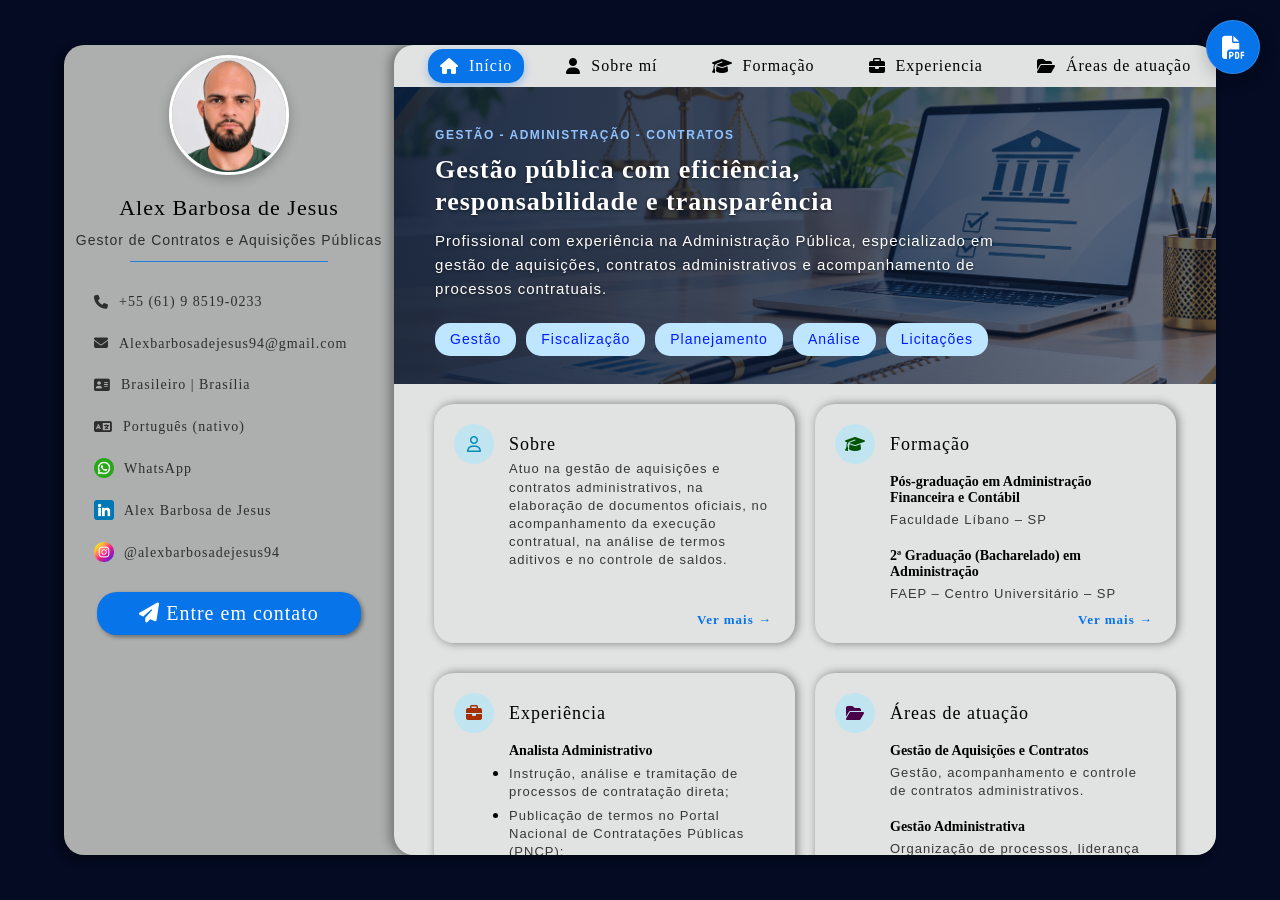
==== commit 75899a55: "Update index.html" ====
--- a/index.html
+++ b/index.html
@@ -585,16 +585,26 @@
                                     Analista Administrativo
                                 </h4>
 
-                                <p>
+                                <span>
                                     <ul>
-                                        <li>Instrução, análise e tramitação de processos de contratação direta;</li>
-                                        <li>Publicação de termos no Portal Nacional de Contratações Públicas (PNCP);</li>
-                                        <li>Controle de prazos dos contratos administrativos;</li>
-                                        <li>Gestão e organização de processos;</li>
-                                        <li>Análise e realização de pesquisas de preços.</li>
+                                        <li><p>
+                                            Instrução, análise e tramitação de processos de contratação direta;
+                                        </p></li>
+                                        <li><p>
+                                            Publicação de termos no Portal Nacional de Contratações Públicas (PNCP);
+                                        </p></li>
+                                        <li><p>
+                                            Controle de prazos dos contratos administrativos;
+                                        </p></li>
+                                        <li><p>
+                                            Gestão e organização de processos;
+                                        </p></li>
+                                        <li><p>
+                                            Análise e realização de pesquisas de preços.
+                                        </p></li>
                                     </ul>
-                                </p>
-
+                                </span>
+                                
                                 <div class="button_ver">
 
                                     <a href="#experiencia">
@@ -1549,4 +1559,4 @@
 <script src="generar-pdf.js?v=3"></script>
 </body>
 
-</html>+</html>
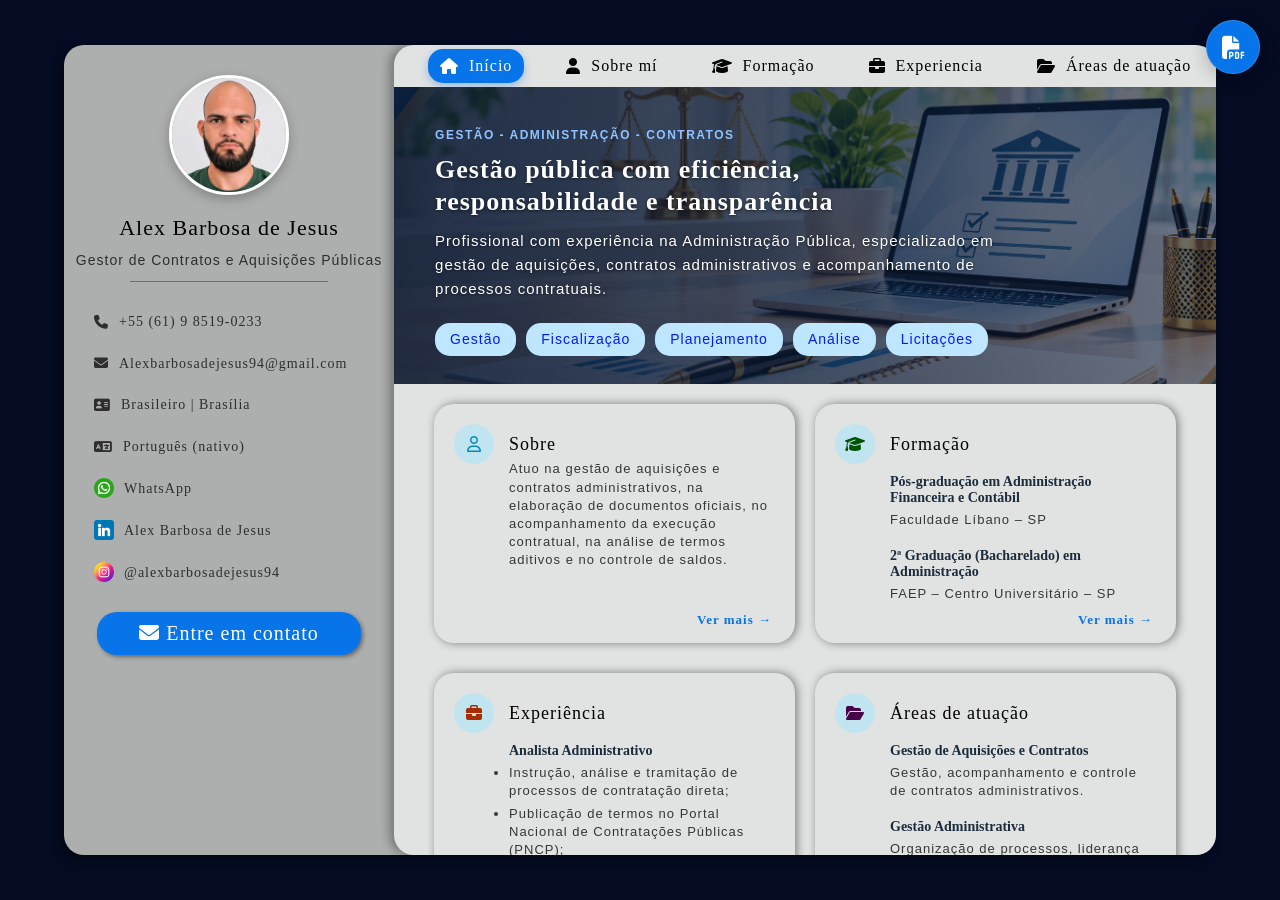
==== commit 158700d4: "Update index.html" ====
--- a/index.html
+++ b/index.html
@@ -264,12 +264,12 @@
             <div class="perfil_button">
 
                 <a
-                    href="https://t.me/Barbosa_sam"
+                    href="mailto:Alexbarbosadejesus94@gmail.com"
                     target="_blank"
                     rel="noopener noreferrer"
                 >
 
-                    <i class="fa-solid fa-paper-plane"></i>
+                    <i class="fa-solid fa-envelope"></i>
 
                     Entre em contato
 
--- a/style.css
+++ b/style.css
@@ -101,7 +101,7 @@
     justify-content: center;
 
     gap: 10px;
-    padding-top: 10px;
+    padding-top: 30px;
 }
 
 .perfil_foto img {
@@ -467,7 +467,8 @@
     font-weight: bold;
 }
 
-.caja-texto p {
+.caja-texto p,
+.caja-texto ul {
     color: rgb(55, 55, 55);
     font-size: 13px;
     margin-top: 5px;
@@ -476,6 +477,7 @@
 .caja-texto h4 {
     font-size: 16px;
     margin-bottom: 0;
+    color: #1c2c3c;
 }
 
 .caja-texto h3 {
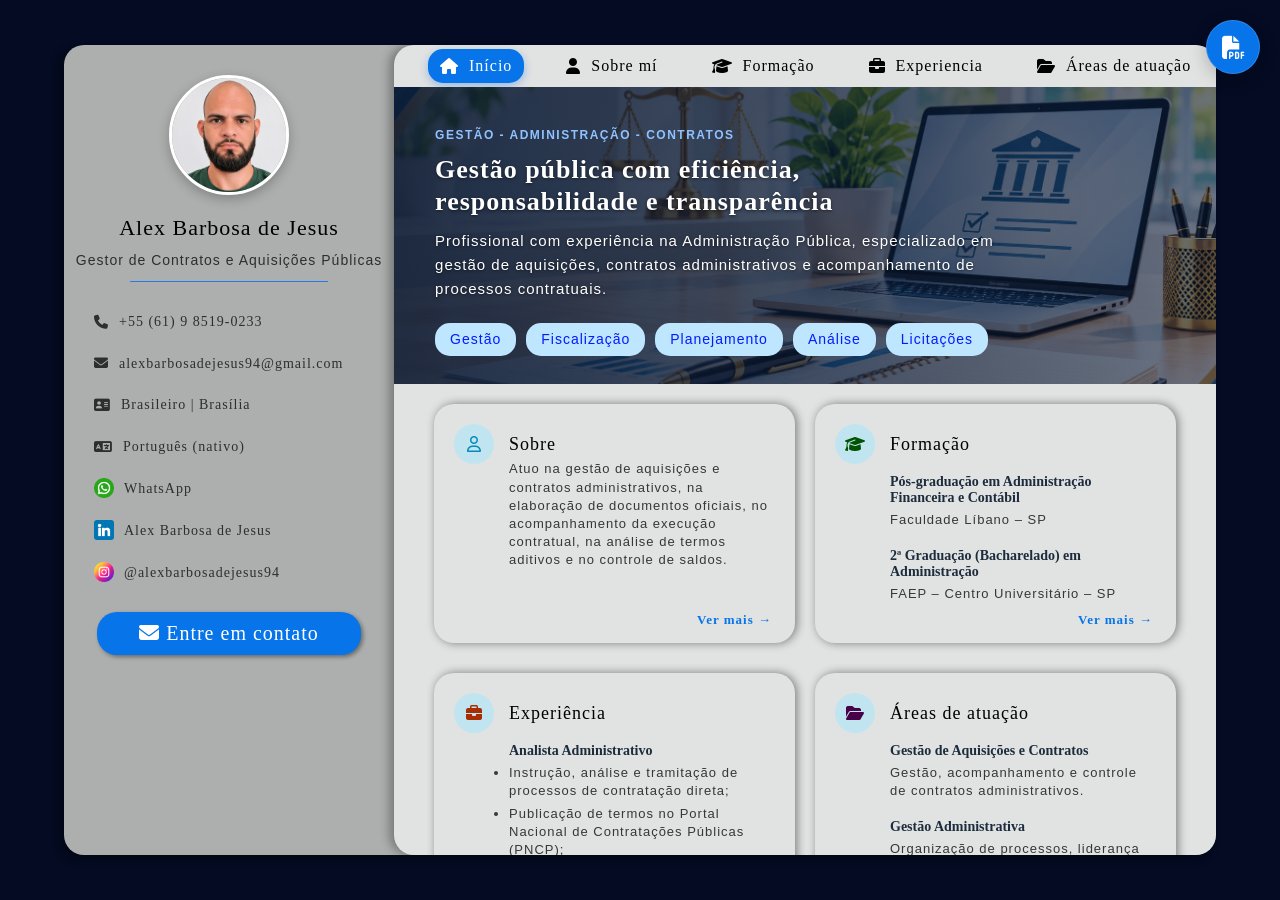
==== commit 1acc914e: "Update index.html" ====
--- a/index.html
+++ b/index.html
@@ -177,13 +177,13 @@
 
                 <!-- Correo electrónico -->
                 <a
-                    href="mailto:Alexbarbosadejesus94@gmail.com"
+                    href="mailto:alexbarbosadejesus94@gmail.com"
                     target="_blank"
                 >
 
                     <i class="fa-solid fa-envelope"></i>
 
-                    Alexbarbosadejesus94@gmail.com
+                    alexbarbosadejesus94@gmail.com
 
                 </a>
 
@@ -264,7 +264,7 @@
             <div class="perfil_button">
 
                 <a
-                    href="mailto:Alexbarbosadejesus94@gmail.com"
+                    href="mailto:alexbarbosadejesus94@gmail.com"
                     target="_blank"
                     rel="noopener noreferrer"
                 >
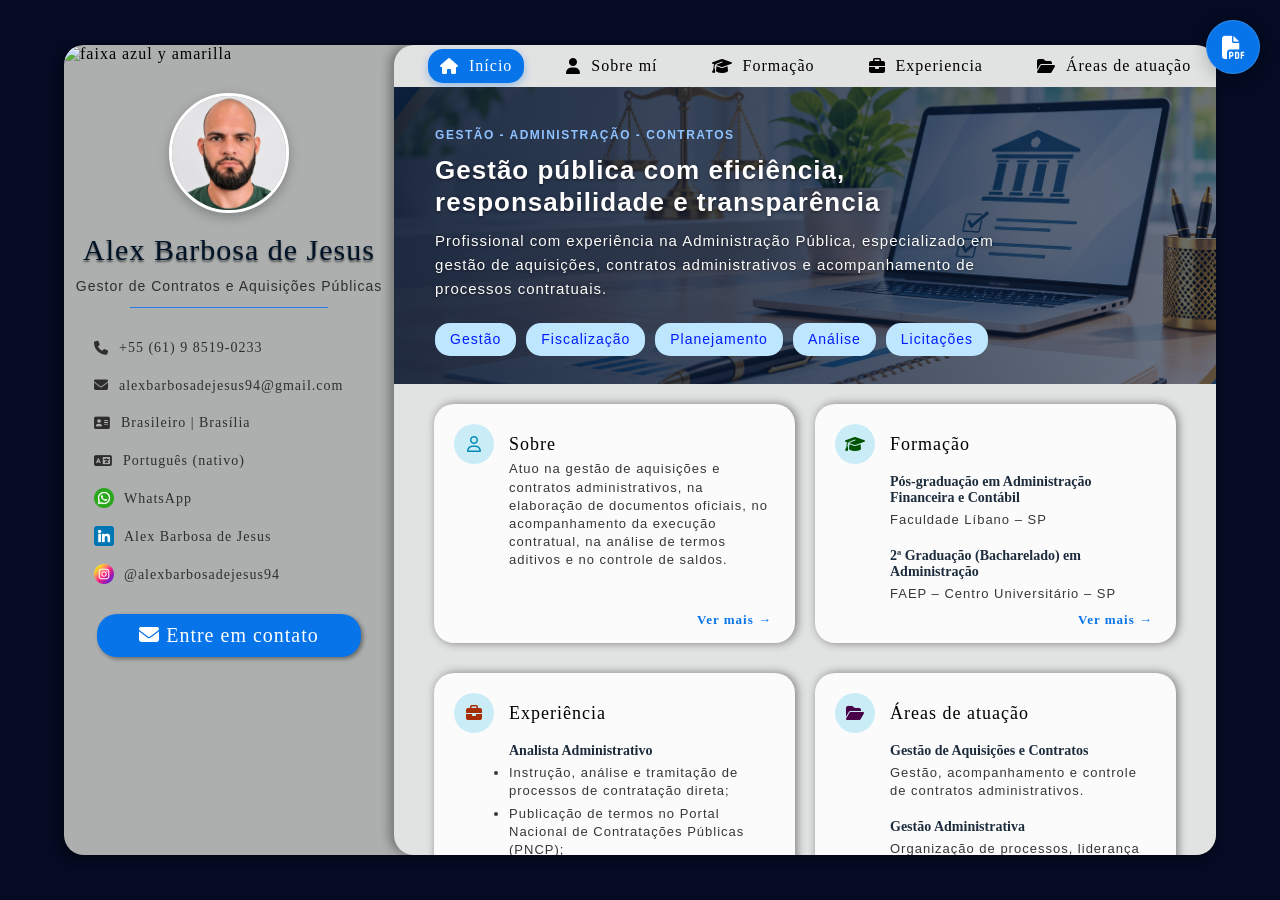
==== commit 0e4e3186: "Update index.html" ====
--- a/index.html
+++ b/index.html
@@ -129,6 +129,7 @@
         </button>
 
         <aside class="perfil">
+            <img src="img/portada-perfil.png" alt="faixa azul y amarilla" class="img-fluid portada-perfil">
 
 
             <!-- ---------- FOTO Y PRESENTACIÓN ---------- -->
--- a/style.css
+++ b/style.css
@@ -111,8 +111,10 @@
 }
 
 .perfil_foto h1 {
-    font-size: 22px;
+    font-size: 30px;
     margin-top: 10px;
+    color: #011327;
+    text-shadow: 0px 2px 2px rgba(0, 0, 0, 0.575);
 }
 
 .perfil_foto p {
@@ -149,7 +151,7 @@
     display: flex;
     align-items: center;
 
-    gap: 7px;
+    gap: 00px;
 
     color: var(--textogris);
     font-size: 14px;
@@ -306,7 +308,8 @@
 .info_hero-texto h2 {
     font-size: 22px;
     font-weight: bold;
-    color: #010e1a;
+    color: #fffefe;
+    font-family: sans-serif,Arial, Helvetica, sans-serif;
 }
 
 .info_hero-texto .texto {
@@ -418,6 +421,7 @@
     box-shadow: 2px 0 10px rgba(0, 0, 0, 0.453);
 
     position: relative;
+    background-color: #fcfbfb;
 }
 
 
@@ -573,8 +577,8 @@
 ========================= */
 
 .sobre_mi_imagen {
-    width: 150px;
-    height: 150px;
+    width: 120px;
+    height: 120px;
 
     flex-shrink: 0;
 
@@ -744,7 +748,7 @@
     padding: 7px 12px;
 
     background-color: var(--azul-cajatexto);
-    color: var(--azul-boton);
+    color: rgb(4, 60, 125);
 
     border-radius: 10px;
 
@@ -1329,3 +1333,379 @@
         font-size: 20px;
     }
 }
+/* ===== MODAL INFORMATIVO ===== */
+
+.modal-overlay {
+    position: fixed;
+    inset: 0;
+    z-index: 9999;
+
+    display: flex;
+    align-items: center;
+    justify-content: center;
+
+    padding: 20px;
+
+    background: rgba(0, 0, 0, 0.65);
+    backdrop-filter: blur(6px);
+
+    opacity: 0;
+    visibility: hidden;
+
+    transition: .3s ease;
+}
+
+.modal-overlay.activo {
+    opacity: 1;
+    visibility: visible;
+}
+
+.modal-container {
+    position: relative;
+
+    width: 100%;
+    max-width: 480px;
+
+    padding: 35px;
+
+    background: #ffffff;
+    border-radius: 18px;
+
+    box-shadow: 0 20px 60px rgba(0, 0, 0, .2);
+
+    transform: translateY(20px);
+    transition: .3s ease;
+}
+
+.modal-overlay.activo .modal-container {
+    transform: translateY(0);
+}
+
+/* Cerrar */
+
+.modal-cerrar {
+    position: absolute;
+    top: 15px;
+    right: 18px;
+
+    width: 35px;
+    height: 35px;
+
+    border: none;
+    border-radius: 50%;
+
+    background: #f1f1f1;
+    color: #555;
+
+    font-size: 25px;
+    cursor: pointer;
+
+    transition: .2s;
+}
+
+.modal-cerrar:hover {
+    background: #e2e2e2;
+}
+
+/* Icono */
+
+.modal-icono {
+    width: 55px;
+    height: 55px;
+
+    display: flex;
+    align-items: center;
+    justify-content: center;
+
+    margin-bottom: 20px;
+
+    background: #edf3f8;
+    color: #536b80;
+
+    border-radius: 14px;
+
+    font-size: 25px;
+}
+
+/* Contenido */
+
+.modal-etiqueta {
+    font-size: 11px;
+    font-weight: 700;
+    letter-spacing: 1.5px;
+    color: #718096;
+}
+
+.modal-contenido h2 {
+    margin: 10px 0 15px;
+
+    font-size: 25px;
+    color: #252525;
+}
+
+.modal-descripcion {
+    font-size: 14px;
+    line-height: 1.7;
+    color: #666;
+}
+
+/* Avisos */
+
+.modal-aviso {
+    display: flex;
+    align-items: flex-start;
+    gap: 15px;
+
+    margin-top: 20px;
+    padding: 16px;
+
+    background: #f7f8fa;
+    border-radius: 12px;
+}
+
+.modal-aviso > i {
+    margin-top: 3px;
+    color: #647b90;
+    font-size: 19px;
+}
+
+.modal-aviso h3 {
+    margin-bottom: 6px;
+
+    font-size: 14px;
+    color: #333;
+}
+
+.modal-aviso p {
+    font-size: 12px;
+    line-height: 1.6;
+    color: #777;
+}
+
+.modal-final {
+    margin-top: 22px;
+
+    font-size: 12px;
+    text-align: center;
+    color: #888;
+}
+
+/* Botón */
+
+.modal-botones {
+    display: flex;
+    gap: 12px;
+    margin-top: 22px;
+}
+
+.modal-boton {
+    flex: 1;
+    display: flex;
+    align-items: center;
+    justify-content: center;
+    gap: 8px;
+    font-family: sans-serif Arial, Helvetica, sans-serif;
+
+    padding: 13px 10px;
+
+    border: none;
+    border-radius: 9px;
+
+    background: #333;
+    color: #fff;
+
+    font-size: 13px;
+    font-weight: 600;
+    text-decoration: none;
+
+    cursor: pointer;
+    transition: .2s;
+}
+
+.modal-boton:hover {
+    background: #555;
+}
+
+.modal-boton-interes {
+    background: #25D366;
+    color: #fff;
+}
+
+.modal-boton-interes:hover {
+    background: #1da851;
+}
+
+@media (max-width: 380px) {
+    .modal-botones {
+        flex-direction: column;
+    }
+}
+
+/* Móvil */
+
+@media (max-width: 480px) {
+
+    .modal-container {
+        padding: 27px 22px;
+    }
+
+    .modal-contenido h2 {
+        font-size: 21px;
+    }
+
+}
+
+/* =================================
+   MODAL PORTFOLIO - LIGHTBOX
+================================= */
+
+.portfolio-modal {
+    position: fixed;
+    inset: 0;
+    z-index: 10000;
+
+    display: flex;
+    align-items: center;
+    justify-content: center;
+
+    padding: 50px 70px;
+
+    background: rgba(5, 12, 28, 0.94);
+    backdrop-filter: blur(8px);
+
+    opacity: 0;
+    visibility: hidden;
+
+    transition: .3s ease;
+}
+
+.portfolio-modal.activo {
+    opacity: 1;
+    visibility: visible;
+}
+
+/* Imagen */
+
+.portfolio-modal-contenido {
+    width: 100%;
+    height: 100%;
+
+    display: flex;
+    align-items: center;
+    justify-content: center;
+}
+
+.portfolio-modal-contenido img {
+    max-width: 100%;
+    max-height: 100%;
+
+    object-fit: contain;
+
+    border-radius: 12px;
+
+    box-shadow: 0 15px 50px rgba(0, 0, 0, .4);
+
+    transform: scale(.94);
+    transition: .3s ease;
+}
+
+.portfolio-modal.activo .portfolio-modal-contenido img {
+    transform: scale(1);
+}
+
+/* Botón cerrar */
+
+.portfolio-modal-cerrar {
+    position: absolute;
+    top: 20px;
+    right: 30px;
+
+    width: 45px;
+    height: 45px;
+
+    border: none;
+    border-radius: 50%;
+
+    background: #ffffff;
+    color: #17243c;
+
+    font-size: 30px;
+    cursor: pointer;
+
+    transition: .2s;
+}
+
+.portfolio-modal-cerrar:hover {
+    background: #bde6ff;
+    transform: rotate(90deg);
+}
+
+/* Flechas */
+
+.portfolio-modal-flecha {
+    position: absolute;
+    top: 50%;
+
+    width: 45px;
+    height: 45px;
+
+    border: none;
+    border-radius: 50%;
+
+    background: #087cf0;
+    color: white;
+
+    font-size: 18px;
+    cursor: pointer;
+
+    transform: translateY(-50%);
+    transition: .2s;
+}
+
+.portfolio-modal-flecha:hover {
+    background: #ffffff;
+    color: #087cf0;
+}
+
+.portfolio-modal-flecha.anterior {
+    left: 20px;
+}
+
+.portfolio-modal-flecha.siguiente {
+    right: 20px;
+}
+
+/* Tarjetas clicables */
+
+#portafolio article {
+    cursor: pointer;
+}
+
+/* Móvil */
+
+@media (max-width: 600px) {
+
+    .portfolio-modal {
+        padding: 50px 15px;
+    }
+
+    .portfolio-modal-cerrar {
+        top: 12px;
+        right: 12px;
+    }
+
+    .portfolio-modal-flecha {
+        width: 38px;
+        height: 38px;
+        font-size: 15px;
+    }
+
+    .portfolio-modal-flecha.anterior {
+        left: 8px;
+    }
+
+    .portfolio-modal-flecha.siguiente {
+        right: 8px;
+    }
+
+}
--- a/responsive.css
+++ b/responsive.css
@@ -45,7 +45,7 @@
         left: 4%;
     }
 
-    .info_hero-texto h1 {
+    .info_hero-texto h2 {
         font-size: 23px;
     }
 
@@ -126,6 +126,7 @@
     .perfil {
         width: 100%;
         flex-shrink: 0;
+        background-color: rgb(222, 220, 220);
     }
 
 
@@ -142,8 +143,10 @@
     }
 
     .perfil_foto h1 {
-        font-size: 20px;
+        font-size: 38px;
         text-align: center;
+        color: #011327;
+        text-shadow: 0px 2px 2px rgba(0, 0, 0, 0.575);
     }
 
     .perfil_foto p {
@@ -153,6 +156,7 @@
 
     .linea {
         width: 60%;
+        box-shadow: 0px 2px 3px rgba(0, 0, 0, 0.575);
     }
 
 
@@ -303,10 +307,9 @@
     }
 
 
-    .info_hero-texto h1 {
+    .info_hero-texto h2 {
         font-size: 28px;
         line-height: 1.2;
-        color: #efefef;
     }
 
 
@@ -921,7 +924,7 @@
     }
 
 
-    .info_hero-texto h1 {
+    .info_hero-texto h2 {
         font-size: 20px;
         color: #efefef;
         text-align: center;
@@ -1130,7 +1133,7 @@
 /* ---------- 2. CONTACTOS: más espacio ---------- */
 
 .perfil_iconos {
-    gap: 22px;
+    gap: 18px;
 }
 
 .perfil_iconos a {
@@ -1140,7 +1143,7 @@
 
 @media (max-width: 480px) {
     .perfil_iconos {
-        gap: 18px;
+        gap: 16px;
     }
 }
 
@@ -1198,7 +1201,6 @@
 
 .info_hero-texto h2,
 .info_hero-texto .texto {
-    color: #ffffff;
     text-align: left;
     text-shadow: 0 1px 3px rgba(0, 0, 0, 0.5);
 }
@@ -1344,15 +1346,20 @@
 
         padding: 10px 14px;
 
-        border: 2px solid var(--azul-principal);
+        border: 1px solid rgba(4, 63, 90, 0.461);
         border-radius: 20px;
 
-        background-color: transparent;
+        background-color: rgb(209, 233, 253);
         color: var(--azul-principal);
 
         font-family: inherit;
         font-size: 14px;
         font-weight: 600;
+
+        box-shadow: inset 0 2px 2px white,
+                    inset 0 4px 10px rgb(239, 251, 254),
+                    0 2px 2px rgba(0, 0, 0, 0.4),
+                    0 6px 10px rgba(0, 0, 0, 0.6);
 
         cursor: pointer;
 
@@ -1605,4 +1612,4 @@
         margin: 0;
         box-sizing: border-box;
     }
-}+}
